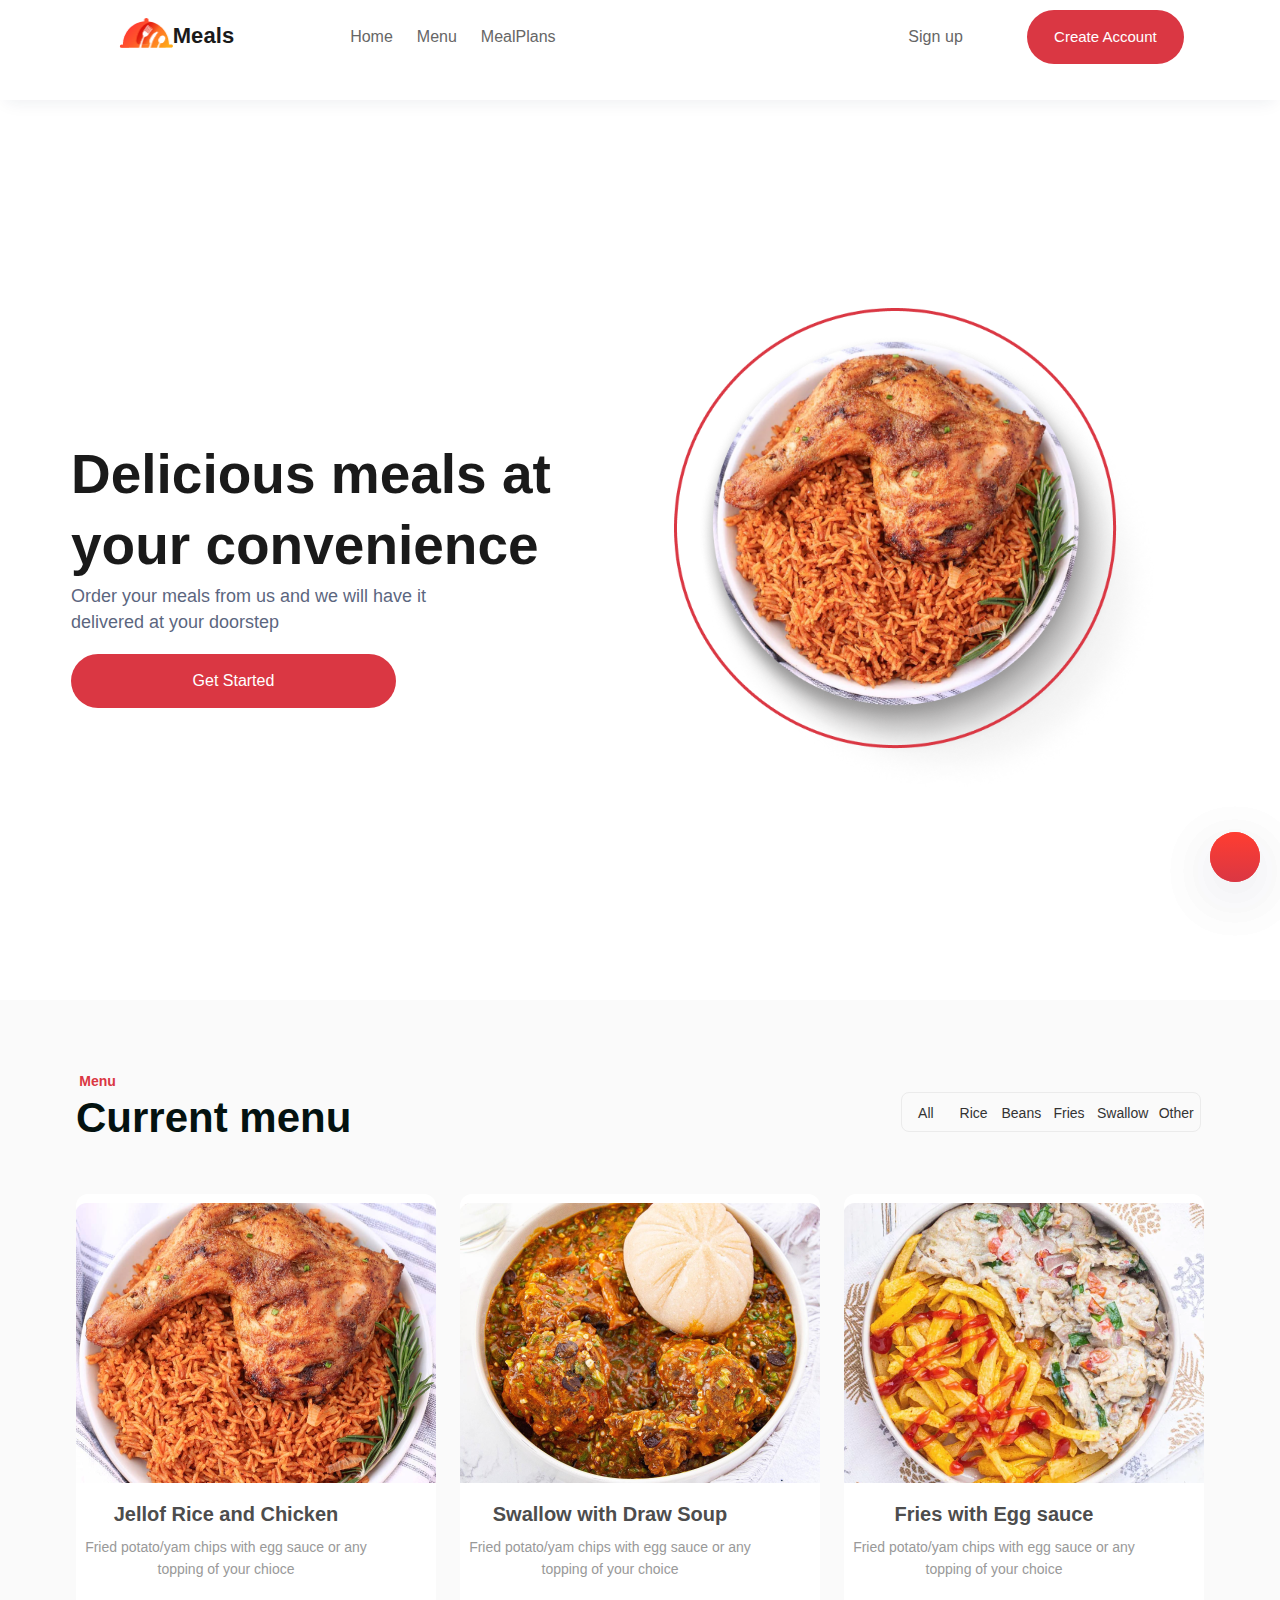
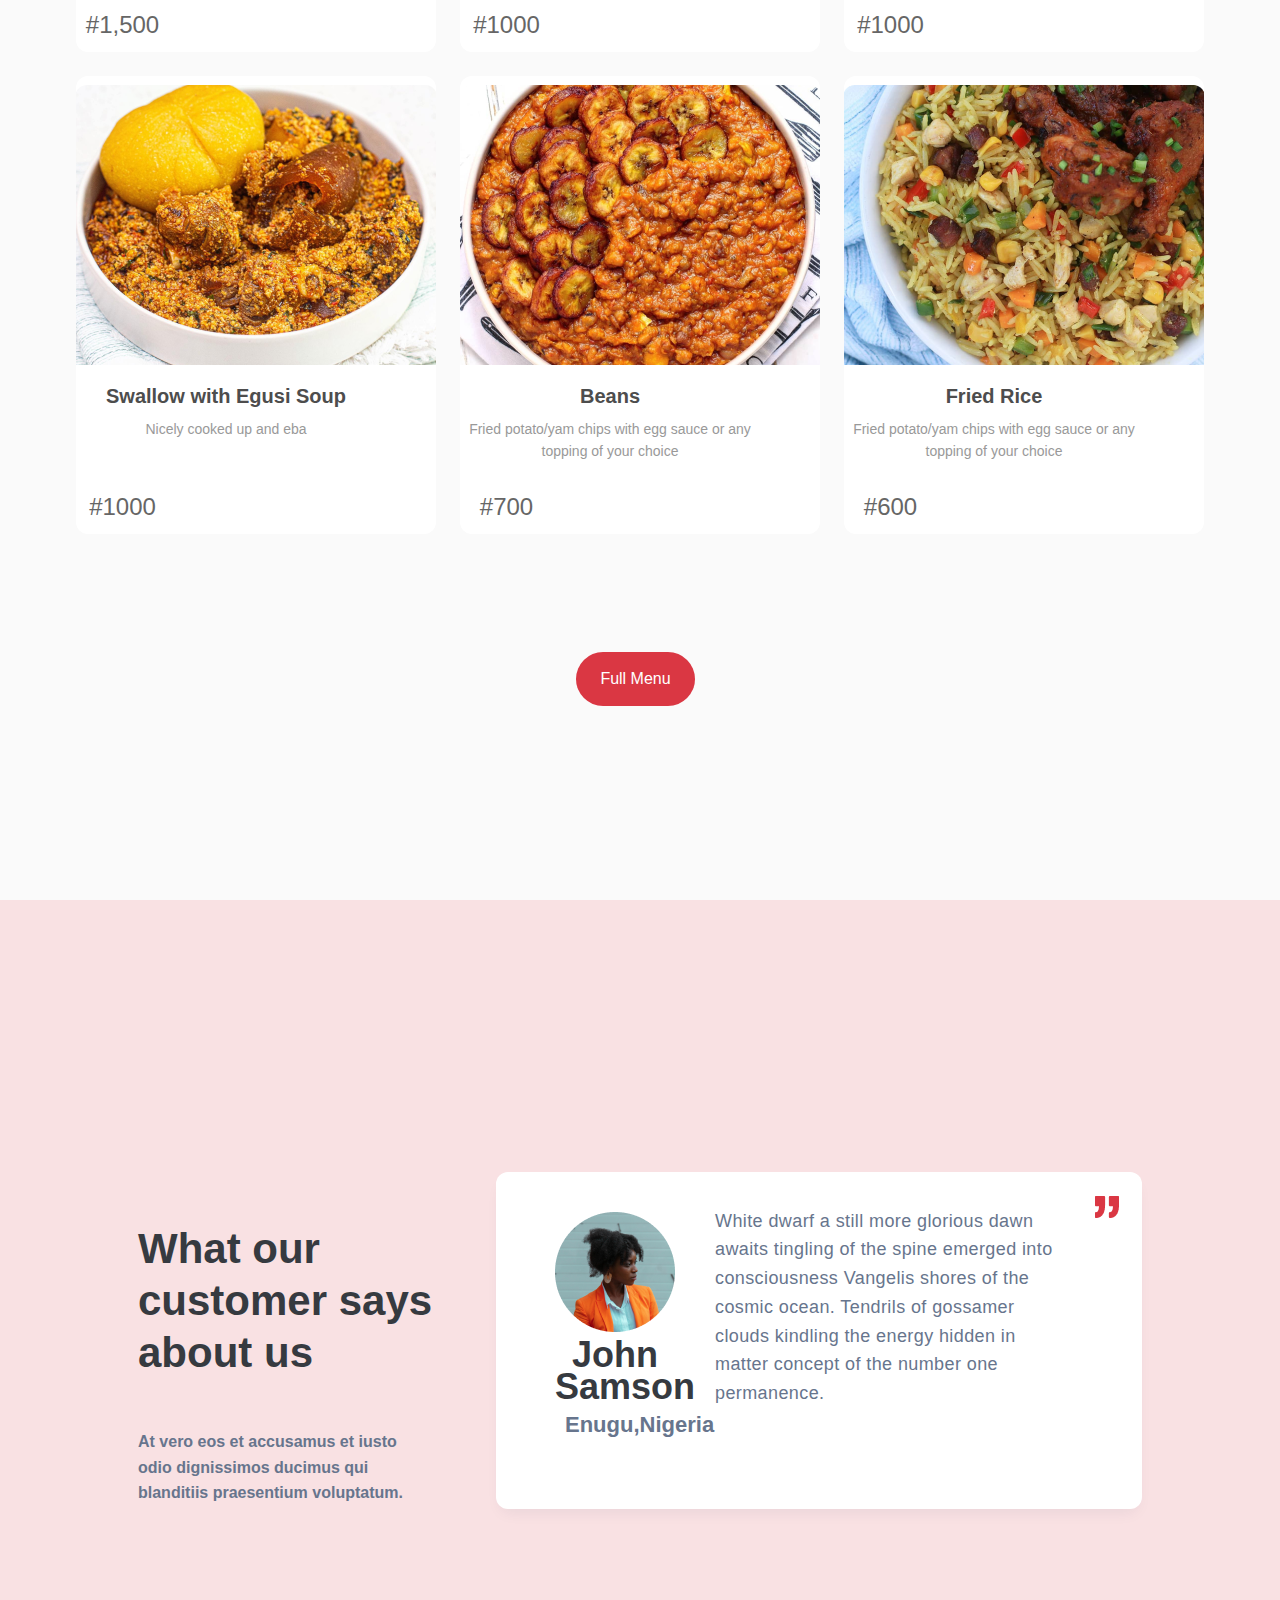
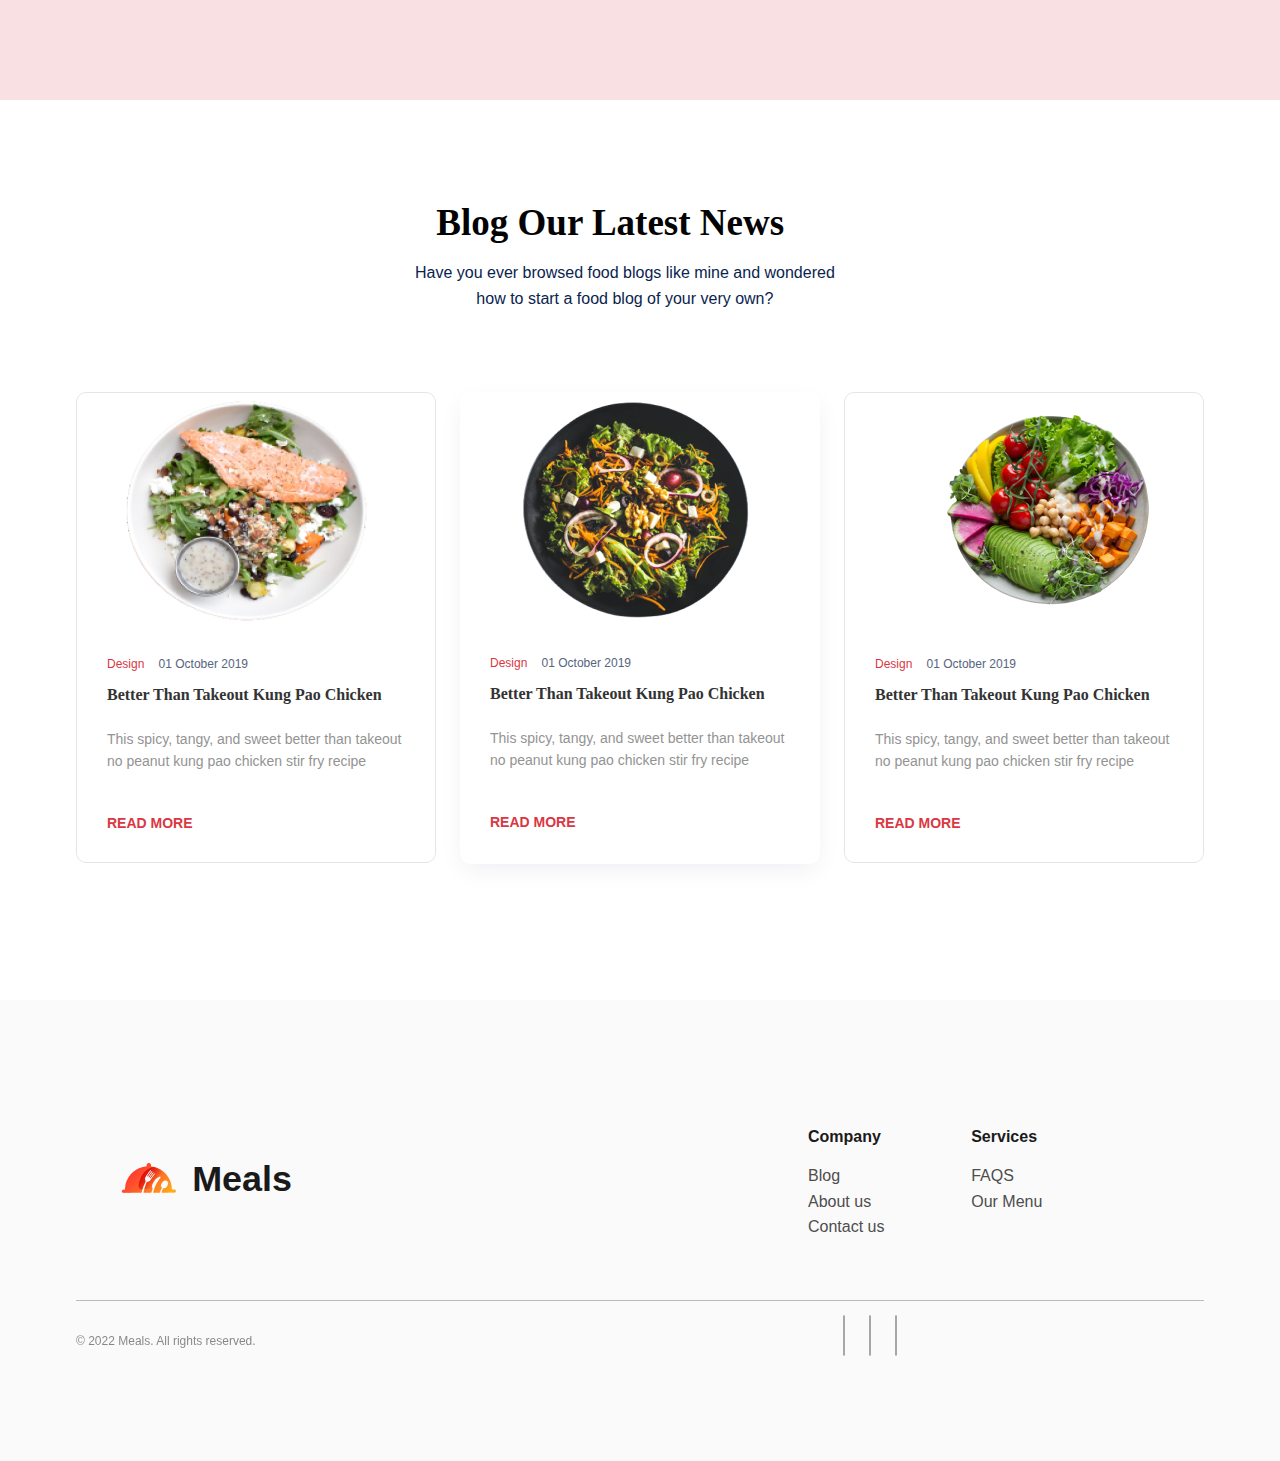
==== index.html @ db9181c3 "Update index.html" ====
<!DOCTYPE html>
<html lang="en">
  <head>
    <meta charset="UTF-8" />
    <meta name="viewport" content="width=device-width, initial-scale=1.0" />
    <meta name="description" content="rice,beans.soup,garri">
    <meta name="author" content="Benedict">
    <meta name="keypoint" content=" Serving you Deliocous meal is our concern">
    <link rel="stylesheet" href="style.css" />
    
    <link rel="stylesheet" href="https://cdnjs.cloudflare.com/ajax/libs/font-awesome/6.4.2/css/all.min.css" integrity="sha512-z3gLpd7yknf1YoNbCzqRKc4qyor8gaKU1qmn+CShxbuBusANI9QpRohGBreCFkKxLhei6S9CQXFEbbKuqLg0DA==" crossorigin="anonymous" referrerpolicy="no-referrer" />
    <script src="file.js"></script>
    <title>Benedict Resturant</title>
  </head>
  <body>
    <nav class="nav">
      <div class="nav-item">
        <header class="menu">
          <section class="select">
              <img src="images/Group.png" id="image">
              <h1 class="h1">Meals</h1>
          </section>
          <ul class="list">
              <li><a href="#" class="home">Home</a></li>
              <li><a href="#" class="home">Menu</a></li>
              <li><a href="#" class="home">MealPlans</a></li>
          </ul>
      </header>
      <footer>
          <span class="span">
            <i class="fa-solid fa-magnifying-glass" id="hide-glass"></i>
          </span>
          <span class="span">
              <i class="fa-solid fa-cart-shopping"></i>
          </span>
      </footer>
      <i class="fa-solid fa-list-ul" id="media-list"></i>
      <a href="sign up" id="sign">Sign up</a>
      <button id="create" onclick="myFunction()">Create Account</button>
      </div>
    </nav>
    <!--The ist container-->
    <section class="show-case-container flex">
            <div class="food">
                <div class="delicious">
                    <img src="images/Vector 1306.png" alt="" id="vector-image1">
                    <div > <h3 class="h3">Delicious meals at your convenience</h3></div>
                    <div><p class="p">Order your meals from us and we will have it delivered at your doorstep</p></div>
                    <button class="started">Get Started</button>
                    <img src="images/Vector 1307.png" alt="" id="vector-image2">
                </div>
                <div id="input">
                    <h3 class="pp">Instant Order</h3>
                    <div class="rap-icon">
                        <i class="fa-solid fa-magnifying-glass" id="solid"></i>
                        <input type="search" class="search" placeholder="Search meal">
                        
                    </div>
                </div>
                <div class="object">
                    <img src="images/Group 109.png" id="rice" width="485.54px" height="484.19px " >
                    
                </div>
                
            </div>
    </section>
    <!--The second container-->
    <section class="case-container flex">
        <div class="case-centered">
            <div class="notuse">
                <h1 class="down-menu">Menu</h1>
                <div class="menu-block">
                    <div class="">
                        <h2 id="current-menu">Current menu</h2>
                    </div>
                    <span class="tabs-block">
                        <button id="tabs"style="width: 67px; height:32px;" onclick='document.getElementById("current-menu").innerHTML = "All"'>All</button>
                        <button id="tabs"style="width: 67px; height:32px;" onclick='document.getElementById("current-menu").innerHTML = "RICE"'>Rice</button>
                        <button id="tabs"style="width: 67px; height:32px;" onclick='document.getElementById("current-menu").innerHTML = "BEANS"'>Beans</button>
                        <button id="tabs"style="width: 67px; height:32px;" onclick='document.getElementById("current-menu").innerHTML = "FRIES"'>Fries</button>
                        <button id="tabs"style="width:67px ; height:32px;" onclick='document.getElementById("current-menu").innerHTML = "SWALLOW"'>Swallow</button>
                        <button id="tabs"style="width:67px ; height:32px;" onclick='document.getElementById("current-menu").innerHTML = "OTHER"'>Other</button>
                    </span>
                </div>
            </div>
            <div class="frame7648">
                <div class="frame1603">
                    <button class="third-frame">
                        <span><img src="images/Group 333.png" alt="" id="media-chic"></span>
                        <div class="word">
                            <div class="jolly">
                                <h2 class="jellof">Jellof Rice and Chicken</h2>
                                <h2 class="jerry">Jellof Rice</h2>
                                <h4 class="yam">Fried potato/yam chips with egg sauce or any topping of your chioce</h4>
                            </div>
                            <div class="money">
                                <h2 class="moneycode">#1,500</h2>
                                <i class="fa-solid fa-cart-shopping" id="media-shop"></i>
                            </div>
                        </div>
                        <!--Media query rice-->
                        <button class="frame432">
                            <span><img src="images/Group 333.png" alt="" id="media-chic"></span>
                            <div class="word">
                                <div class="jolly">
                                    <h2 class="jellof">Jellof Rice and Chicken</h2>
                                    <h2 class="jerry">Jellof Rice</h2>
                                    <h4 class="yam">Fried potato/yam chips with egg sauce or any topping of your chioce</h4>
                                </div>
                                <div class="money">
                                    <h2 class="moneycode">#1,500</h2>
                                    <i class="fa-solid fa-cart-shopping" id="media-shop"></i>
                                </div>
                            </div>
                        </button>
                    </button>
                    <button class="second-frame">
                        <span><img src="images/Rectangle 82 (5).png" alt=""></span>
                        <div class="word">
                            <div>
                                <h2 class="jellof">Swallow with Draw Soup</h2>
                                <h4 class="yam">Fried potato/yam chips with egg sauce or any topping of your choice</h4>
                            </div>
                            <div class="money">
                                <h2 class="moneycode">#1000</h2>
                            </div>
                        </div>
                    </button>
                    <!--RICE-->
                    <button class="frame432">
                        <span><img src="images/Group 333.png" alt="" id="media-chic"></span>
                        <div class="word">
                            <div class="jolly">
                                <h2 class="jellof">Jellof Rice and Chicken</h2>
                                <h2 class="jerry">Jellof Rice</h2>
                                <h4 class="yam">Fried potato/yam chips with egg sauce or any topping of your chioce</h4>
                            </div>
                            <div class="money">
                                <h2 class="moneycode">#1,500</h2>
                                <i class="fa-solid fa-cart-shopping" id="media-shop"></i>
                            </div>
                        </div>
                    </button>
                    <!--rice end-->
                    <button class="third-frame">
                        <span><img src="images/Rectangle 82 (1).png" alt=""></span>
                        <div class="word">
                            <div>
                                <h2 class="jellof">Fries with Egg sauce</h2>
                                <h4 class="yam">Fried potato/yam chips with egg sauce or any topping of your choice</h4>
                            </div>
                            <div class="money">
                                <h2 class="moneycode">#1000</h2>
                            </div>
                        </div>
                    </button>
                    <!--rice-->
                    <button class="frame432">
                        <span><img src="images/Group 333.png" alt="" id="media-chic"></span>
                        <div class="word">
                            <div class="jolly">
                                <h2 class="jellof">Jellof Rice and Chicken</h2>
                                <h2 class="jerry">Jellof Rice</h2>
                                <h4 class="yam">Fried potato/yam chips with egg sauce or any topping of your chioce</h4>
                            </div>
                            <div class="money">
                                <h2 class="moneycode">#1,500</h2>
                                <i class="fa-solid fa-cart-shopping" id="media-shop"></i>
                            </div>
                        </div>
                    </button>
                    <!--rice end-->
                  <!--Second food choice-->
                
                    <button class="frame4332">
                        <span><img src="images/Rectangle 82 (2).png" alt=""></span>
                        <div class="word">
                            <div>
                                <h2 class="jellof">Swallow with Egusi Soup</h2>
                                <h4 class="yam">Nicely cooked up and eba</h4>
                            </div>
                            <div class="money">
                                <h2 class="moneycode">#1000</h2>
                            </div>
                        </div>
                    </button>
                    <!--rice-->
                    <button class="frame432">
                        <span><img src="images/Group 333.png" alt="" id="media-chic"></span>
                        <div class="word">
                            <div class="jolly">
                                <h2 class="jellof">Jellof Rice and Chicken</h2>
                                <h2 class="jerry">Jellof Rice</h2>
                                <h4 class="yam">Fried potato/yam chips with egg sauce or any topping of your chioce</h4>
                            </div>
                            <div class="money">
                                <h2 class="moneycode">#1,500</h2>
                                <i class="fa-solid fa-cart-shopping" id="media-shop"></i>
                            </div>
                        </div>
                    </button>
                    <!--rice end-->
                    <button class="second-frame">
                        <span><img src="images/Rectangle 82 (3).png" alt=""></span>
                        <div class="word">
                            <div>
                                <h2 class="jellof">Beans</h2>
                                <h4 class="yam">Fried potato/yam chips with egg sauce or any topping of your choice</h4>
                            </div>
                            <div class="money">
                                <h2 class="moneycode">#700</h2>
                            </div>
                        </div>
                    </button>
                    <!--rice-->
                    <button class="frame432">
                        <span><img src="images/Group 333.png" alt="" id="media-chic"></span>
                        <div class="word">
                            <div class="jolly">
                                <h2 class="jellof">Jellof Rice and Chicken</h2>
                                <h2 class="jerry">Jellof Rice</h2>
                                <h4 class="yam">Fried potato/yam chips with egg sauce or any topping of your chioce</h4>
                            </div>
                            <div class="money">
                                <h2 class="moneycode">#1,500</h2>
                                <i class="fa-solid fa-cart-shopping" id="media-shop"></i>
                            </div>
                        </div>
                    </button>
                    <!--rice end-->
    
                    <button class="third-frame">
                        <span><img src="images/Rectangle 82 (4).png" alt=""></span>
                        <div class="word">
                            <div>
                                <h2 class="jellof">Fried Rice</h2>
                                <h4 class="yam">Fried potato/yam chips with egg sauce or any topping of your choice</h4>
                            </div>
                            <div class="money">
                                <h2 class="moneycode">#600</h2>
                            </div>
                        </div>
                    </button>
                   <!--rice-->
                   <button class="frame432">
                    <span><img src="images/Group 333.png" alt="" id="media-chic"></span>
                    <div class="word">
                        <div class="jolly">
                            <h2 class="jellof">Jellof Rice and Chicken</h2>
                            <h2 class="jerry">Jellof Rice</h2>
                            <h4 class="yam">Fried potato/yam chips with egg sauce or any topping of your chioce</h4>
                        </div>
                        <div class="money">
                            <h2 class="moneycode">#1,500</h2>
                            <i class="fa-solid fa-cart-shopping" id="media-shop"></i>
                        </div>
                    </div>
                    
                </button>
                <!--rice end-->
                
                </div>
                <!--Button-->
                <button id="full-menu">Full Menu</button>
            </div>
        </div>

        
    </section>
    <!--The third container-->
    <section class="pink flex">
        <div class="main centered">
            <div class="about-us">
                <h1 class="text-about">What our customer says about us</h1>
                <h4 class="text-at">At vero eos et accusamus et iusto odio dignissimos ducimus qui blanditiis praesentium voluptatum.</h4>
            </div>
          <!--This is for the rectangle -->
            <div class="rectangle">
                <div class="ics"><img src="images/Icon.png" alt=""></div>
                <div class="rect-child">
                    <div class="rect-img">
                        <span class="avater">
                            <img src="images/Avatar.png" alt="" id="avater">
                        </span>
 
                        <span class="john">
                            <h2 class="sam">John Samson </h2>
                            <div class="enugu">
                                <h1>Enugu,Nigeria</h1>  
                            </div>
                        </span>

                       
                    </div>

                    <div class="">
                        <h1 class="content">White dwarf a still more glorious dawn awaits tingling of the spine emerged into consciousness Vangelis shores of the cosmic ocean. Tendrils of gossamer clouds kindling the energy hidden in matter concept of the number one permanence.</h1>
                        <h1 class="dwaf">White dwarf a still more glorious dawn awaits tingling of the spine emerged into consciousness Vangelis shores of the cosmic ocean. </h1>
                    </div>
                </div>
            </div>
        </div>
    </section>
    <!--The fourth container-->
    <section class="show-flex">
        <div class="show-case centered">
            <div class="blog">
                <h2 class="blog-news">Blog Our Latest News</h2>
                <h3 class="text-news">Have you ever browsed food blogs like mine and wondered how to start a food blog of your very own? </h3>
            </div>
        
        <div class="chicken">
            <div class="kung">
              <div id="rec69">
                  <img src="images/Rectangle 69.png"  alt="">
              </div>

               <div class="better">
                  <div class="oct">
                        <div class="takout">
                          <span class="one">
                              <h1 class="design">Design</h1>
                              <h1 class="october">01 October 2019</h1>
                          </span>
                          <h3 class="two">Better Than Takeout Kung Pao Chicken</h3>

                        </div>
                        <div class="spicy">
                            <h1 class="typo">This spicy, tangy, and sweet better than takeout no peanut kung pao chicken stir fry recipe </h1>
                        </div>
                        <div class="read-more">
                          <a href="#" class="read-more">READ MORE</a>
                      </div>
                  </div>
              </div>
        </div>
          <!--Second part-->
          <div class="shadow">
              <div id="rec69">
                  <img src="images/Rectangle 70.png"  alt="">
              </div>

              <div class="better">
                  <div class="oct">
                      <div class="takout">
                          <span class="one">
                              <h1 class="design">Design</h1>
                              <h1 class="october">01 October 2019</h1>
                          </span>
                          <h3 class="two">Better Than Takeout Kung Pao Chicken</h3>

                      </div>
                      <div class="spicy">
                          <h1 class="typo">This spicy, tangy, and sweet better than takeout no peanut kung pao chicken stir fry recipe </h1>
                      </div>
                      <div class="read-more">
                          <a href="#" class="read-more">READ MORE</a>
                      </div>
                  </div>
              </div>
          </div>
          <!--Third part-->
            <div class="kung">
                <div id="rec69">
                    <img src="images/Rectangle 71.png"  alt="">
                </div>

                <div class="better">
                    <div class="oct">
                        <div class="takout">
                            <span class="one">
                                <h1 class="design">Design</h1>
                                <h1 class="october">01 October 2019</h1>
                            </span>
                            <h3 class="two">Better Than Takeout Kung Pao Chicken</h3>

                        </div>
                      <div class="spicy">
                          <h1 class="typo">This spicy, tangy, and sweet better than takeout no peanut kung pao chicken stir fry recipe </h1>
                      </div>
                        <div class="read-more">
                            <a href="#" class="read-more">READ MORE</a>
                        </div>
                    </div>
                </div>
            </div>
        </div>
      
    </section>

    <section class="end">
        <div class="last-end">
            <div class="pink-meal">
                <img src="images/Group.png" id="pink-image">
                <h1 class="pink-h1">Meals</h1> 
            </div>
    
            <div class="pink-link">
                <div class="Company">
                    <div class="comp"><h1 class="comp">Company</h1></div>
                    <div ><a href="" class="disc">Blog</a></div>
                    <div><a href="" class="disc">About us</a></div>
                    <div><a href="" class="disc">Contact us</a></div>
                </div>
    
                <div>
                    <div class="comp"><h1 class="comp">Services</h1></div>
                    <div><a href="" class="disc">FAQS</a></div>
                    <div><a href="" class="disc">Our Menu</a></div>
                </div>
            </div>
    
            <div class="last-bod">
                <div class="child-bod">
                    <div class="reserved">
                        <p class="reserved">© 2022 Meals. All rights reserved.</p>
                        <div class="social">
                            <span ><i class="fa-brands fa-facebook-f"id="pink-i" ></i></span>
                            <span><i class="fa-brands fa-instagram"id="pink-i"></i></span>
                            <span><i class="fa-brands fa-twitter"id="pink-i"></i></span>
                        </div>
                    </div>
    
                    
                </div>
            </div>
        </div>
    </section>
    <div class="icon"><i class="fa-solid icon" style="font-size: xx-large;" id=""></i>
    </div>
    <footer class=""></footer>
  </body>
</html>
---- style.css ----
* {
  padding: 0;
  margin: 0%;
  box-sizing: border-box;
}

body {
  position: relative;

}

/* Utilities */
.nav{
  height: 100px;
  background: #ffffff;
  box-shadow: 0px 8px 16px -6px #18274B14;
  display: flex;
  justify-content: center;
  
  
}
.nav-item{
  width: 100%;
  max-width: 1128px;
  height: 54px;
  gap: 64px;
  background-color: white;
  display: flex;
  justify-content:center ;
  align-items: center;
}
.menu{
  width: 660px;
  height: Hug (37px);
  gap: 88px;
  display: flex;
  justify-content: center;
  align-items: center;  

}
.select{
  display: flex;
  width: 166px;
  justify-content: center;
  height: 37px;
  padding: 0px 29.807693481445312px 0px 6.884615421295166px,
}
.h1{
  width: 67px;
  height: 35px;
  margin-top:-0.5px ;
  left: 69.19px;
  font-family: 'Inter Tight', sans-serif;
  font-size: 22px;
  font-weight: 800;
  line-height: 35px;
  letter-spacing: 0.004em;
  text-align: left;
  color: #1A1A1A;
}
#image{
  width: 54px;
  height: 29.83px;
  margin-top: -0.5px;
  left: 6.88px;

}
.list{
  list-style: none;
  width: 406px;
  height: Hug (26px);
  gap: 24px;
  text-decoration: none;
  display: flex;

}
.home{
  width:43px;
  height: 26px;
  color:#666666 ;
  line-height: 25.6px;
  letter-spacing: 0.4%;
  font-weight: 400;
  font-family:  'Lato',sans-serif;
  font-size: 16px;
  text-align: left;
  text-decoration: none;
}
.home:hover{
  width: Hug (42px);
  height: Hug (26px);
  color: #DA3743;
  line-height: 25.6px;
  letter-spacing: 0.4%;
  font-weight: 400;
  font-family:  'Lato',sans-serif;
  font-size: 16px;
  text-align: left;
  border-bottom: 1px solid #DA3743;
  padding-bottom:-30em ;
}

footer{
  width: Hug (72px);
  height: Hug (24px);
  gap: 24px;
  color: #666666;
  display: flex;

}
.span{
  gap: 24px;
}

#sign{
  width: Hug (47px);
  height: Hug (26px);
  font-family: 'Lato',sans-serif ;
  font-size: 16px;
  font-weight: 400;
  line-height: 26px;
  letter-spacing: 0.004em;
  text-align: left;
  text-decoration: none;
  color: #666666;


}
#media-list{
  display: none;
}
#create{
  width: 157px;
  height:  54px;
  padding: 0px 24px 0px 24px;
  border-radius: 30px;
  gap: 16px;
  background-color: #DA3743;
  border: none;
  font-size: 15px;
  line-height: 25.6px;
  text-align: center;
  font-weight: 500;
  color: #ffffff;
  font-family:  'Lato',sans-serif;
  z-index: 900;
}
#create:hover{
  transform: scale(0.9) rotate(3deg) ;
}

.flex {
  display: flex;
  justify-content: center;
  align-items: center;
}

.centered {
  width: 100%;
  max-width: 1128px;
  height: 700px;
  margin: 50px 0px;
}

/* General styles */
.nav {
  min-height: 50px;
  box-shadow: 0px 8px 16px -6px #18274b14;
  padding: 10px 0px;
}

.show-case-container {
  background-color: #ffffff;
  min-height: 500px;
  margin: 50px 0px;

}
.show-flex{
  background-color: #ffffff;
  min-height: 500px;
  margin: 50px 0px;
  display: flex;
  justify-content: center;
  align-items: center;
}

.show-case {
  margin: 50px 0px;
  height: 700px;
  
  
}
#media-rice{
  display: none;
}
/*The current menu part*/
.case-container{
  background-color: #FAFAFA ;
  height: 1500px;
  
}
.case-centered{
  width: 100%;
  width: 1128px;
  height: 1400px;
  background-color: #FAFAFA;
 
}
.notuse{
  margin: 20px 0px;
  
}
.down-menu{
  width: 43px;
  height: 22px;
  font-family: 'Lato',sans-serif;
  font-weight: 700;
  font-size: 14px;
  line-height: 22.4px;
  letter-spacing: 1.25%;
  text-align: center;
  color: #DA3743;
}
.menu-block{
  width:300px ;
  height: 52px;
  display: flex;
  gap: 325px;
  
}
#media-shop{
  display: none;
}
#vector-image1{
  display: none;
}
#vector-image2{
  display: none;
}
#current-menu{
  width: 500px ;
  height: 52px;
  font-family: 'Lato', sans-serif;
  font-weight: 700;
  font-size: 42px;
  line-height: 52.08px;
  color: #041210;
}
.tabs-block{
  display: flex;
  width: 100%;
  height: 40px;
  border-radius: 8px;
  border: 1px solid #EBEBEB;
  padding: 4px;
  gap: 8px;
}
#tabs{
  text-decoration: none;
  width: 51px;
  height: 22px;
  font-family: 'Lato', sans-serif;
  font-weight: 500;
  font-size: 14px;
  line-height: 22.4px;
  color: #333333;
  border: none;
  background-color: transparent;
}
#tabs:hover{
  width: 67px;
  height: 32px;
  border-radius: 8px;
  padding: 4px, 8px, 4px, 8px;
  background-color: #DA3743;
  font-size: 14px;
  line-height: 22.4px;
  color: #ffffff;
}
.frame7648{
  margin: 50px 0px;
  gap: 48px;
}
.frame1603{
  width: 1128px;
  height: 458px;
  gap: 24px;
  display: flex;
  flex-wrap: wrap;
}
.frame432{
  width: 360px;
  height: 458px;
  border-radius: 12px;
  padding: 0px, 0px, 0px, 0px;
  gap: 19px;
  background-color: #ffffff;
  border: none;
  display: none;
}
.frame4332{
  width: 360px;
  height: 458px;
  border-radius: 12px;
  padding: 0px, 0px, 0px, 0px;
  gap: 19px;
  background-color: #ffffff;
  border: none;
}
.word{
  width: 298px;
  height: 146px;
  gap: 8px;
  margin-left: px;
}
.jellof{
  width: 300px;
  height: 32px;
  font-family: 'Lato', sans-serif;
  font-weight: 700;
  font-size: 20px;
  line-height: 32px;
  margin-top: 12px;
  color: #4D4D4D;
}
.jerry{
  display:none;
}
.yam{
  width: 300px;
  height: 44px;
  font-family: 'Lato', sans-serif;
  font-weight: 400;
  font-size: 14px;
  line-height: 22.4px;
  color: #999999;
  margin-top: 6px;
}
.money{
  width: 297px;
  height: 54px;
  padding: 8px, 8px, 8px, 0px;
}
.moneycode{
  width: 93px;
  height: 32px;
  font-family: 'Lato', sans-serif;
  font-weight: 500;
  font-size: 24px;
  line-height: 31.68px;
  color: #666666;
  margin-top: 29px;
}
.second-frame{
  width: 360px;
  height: 458px;
  border-radius: 12px;
  padding: 0px, 0px, 32px, 0px;
  gap: 19px;
  background-color: #ffffff;
  border: none;
}
.third-frame{
  background-color: #ffffff;
  border-radius: 12px;
  border: none;
}
.second-frame1603{
  width: 1128px;
  height: 458px;
  gap: 24px;
  margin-top: 48px;
  display: flex;
}
#full-menu{
  width: 119px;
  height: 54px;
  margin-top: 600px;
  margin-left: 500px;
  border-radius: 30px;
  padding: 0px, 24px, 0px, 24px;
  gap: 16px;
  background-color: #DA3743;
  color: #ffffff;
  font-family: 'Lato',sans-serif;
  text-align: center;
  font-size: 16px;
  line-height: 25.6px;
  font-weight: 500;
  border: none;
  
}

/*Pink layout*/
.pink {
  background: #da374326;
  min-height: 400px;
 
}
.main{
  display: flex;
  justify-content: center;
  align-items: center;
}
.icon {
  width: 50px;
  height: 50px;
  position: fixed;
  bottom: 2%;
  border-radius: 50%;
  right: 20px;
  cursor: pointer;
  color: #ffffff;
  padding: 12px 0px 8px 8px;
  box-shadow: 0px 14px 64px -4px #18274b1f;
  background: linear-gradient(180deg, #ffd280 0%, #ff3d31 0.01%, #da3743 100%);
  background-blend-mode: multiply;
}
.about-us{
  width: 360px;
  height: 254px;
  top: 131px;
  padding-left: px;
}
.text-about{
  font-family: 'Lato', sans-serif;
  font-weight: 700;
  font-size: 42px;
  line-height: 52.08px;
  color: #363A40;
  width: 360px;
  height: 156px;
  margin: 50px 0px;
}
.text-at{
  font-family: 'Lato', sans-serif;
  font-size: 16px;
  line-height: 25.6px;
  letter-spacing: 0.4%;
  color: #67758D;
  width: 286px;
  height: 78px;
  
}
.dwaf{
  display: none;
}
.rectangle{
  width: 646px;
  height: 337px;
  margin-top: 80px;
  border-radius: 12px;
  margin-left: -2px;
  box-shadow: 0px 8px 16px -6px #18274B14;
  background-color: #ffffff;
}
.ics{
  width: 24px;
  height: 22px;
  margin-top: 23px;
  margin-right: 23px;
  float: right;
  


}
.rect-child{
  display: flex;
  gap:10px;
}
.rect-img{
  width: 120px;
  height: 223px;
  margin-top: 40px;
  margin-left: 59px;
  gap: 10px;

}


.john{
  width: 84px;
  margin-top: px;
  height: 64px;
  font-family: 'Lato', sans-serif;
  font-size: 24px;
  line-height: 31.68px;
  text-align: center;
  color: #363A40;
  text-align: center;
}
.enugu{
  margin-top: 12px;
  margin-left: 10px;
  width: 98px;
  height: 19px;
  font-family: 'Lato', sans-serif;
  line-height: 19.2px;
  letter-spacing: 1.25%;
  color: #67758D;
  font-size: 11px;
  font-weight: 700;
}
.content{
  width: 341px;
  height: 174px;
  margin-top: 35px;
  margin-left: 30px;
  font-family: 'Lato', sans-serif;
  font-size: 18px;
  font-weight: 400;
  line-height: 28.8px;
  letter-spacing: 0.4px;
  color: #67758D;
}

/*The blog news part*/
.blog{
  width: 420.99px;
  height: 117.17;
  margin-left: 30%;
  

}
.blog-news{
  width: 361px;
  height: 45px;
  top: 3086px;
  margin-left: 15.33px;
  font-size: 37px;
  text-align: center;
  line-height: 45.48px;
  font-weight: 600;
  color: #030303;
  font-family: Hind 'Trebuchet MS', 'Lucida Sans Unicode', 'Lucida Grande', 'Lucida Sans', Arial, sans-serif;
}
.text-news{
  width: 420.99px;
  height: 52px;
  margin-top: 15px;
  opacity: 70px;
  font-family: 'Hind siligurl',sans-serif;
  font-weight: 400;
  line-height: 25.6px;
  text-align: center;
  font-size: 16px;
  color: #0A244E;

}
.chicken{
  width: 1128px;
  height: 472px;
  gap: 24px;
  margin-top: 80px;
  display: flex;
  
}
.kung{
  width: 360px;
  height: 471px;
  gap: 30px;
  border: 1px solid #0000001A;
  border-radius: 10px;
}
#rec69{
  width: 355.61px;
  height: 235px;
  border-radius: 10px;
  
}
.better{
  width: 295.05px;
  height: 167px;
  gap: 10px;
  display: flex;
  margin-left: 30px;
  align-items: center;
}
.oct{
  width: 295.05;
  height: 113px;
  gap: 16px;
}
.takeout{
  width: 291.13px;
  height: 53px;
  gap: 8px;
}
.one{
  width: 141px;
  height: 19px;
  gap: 12px;
  display: flex;
}
.design{
  width: 37px;
  height: 19px;
  font-family: 'Lato', sans-serif;
  font-weight: 400;
  font-size: 12px;
  line-height: 19.2px;
  text-align: right;
  color: #DA3743;
}
.october{
  width: 92px;
  height: 19px;
  font-family: 'Lato',sans-serif;
  font-weight: 400;
  line-height: 19.2px;
  text-align: right;
  color: #556480;
  font-size: 12px;
}
.two{
  width: 291.13px;
  height: 26px;
  font-family: 'Lato';
  font-weight: 700;
  font-size: 16px;
  line-height: 25.6px;
  color: #333333;
  margin-top: 8px;
}
.spicy{
  width: 295.05px;
  height: 44px;
  opacity: 70%;
  margin-top: 20px;
  
}
.typo{
  font-family: 'Lato',sans-serif;
  font-weight: 400;
  font-size: 14px;
  line-height: 22.4px;
  color: #666666;
}
.read-more{
  width: 89px;
  height: 22px;
  margin-top: 40px;
}
.read-more{
  font-family: 'Lato',sans-serif;
  font-weight: 700;
  font-size: 14px;
  color: #DA3743;
  line-height: 22.4px;
  text-decoration: none;

}
.shadow{
  width: 360px;
  height: 472px;
  border-radius: 10px;
  padding: 1px, 0px, 1px, 0px;
  gap: 10px;
  background-color: #ffffff;
  box-shadow: 0px 8px 24px -4px #18274B14;

}
/*The Delicious meal at your... */
.food{
  display: flex;
  justify-content: center;
  align-items: center;
  margin: 50px 0px;
  height: 700px;
  
  
  
}
.h3{
  width: 551px;
  height: 144px;
  font-family:'Lato',sans-serif ;
  font-weight: 700;
  font-size: 55px;
  line-height: 71.68px;
  color: #1A1A1A;
}
.p{
  width: 390px;
  height: 55px;
  opacity: 70%;
  font-size: 18px;
  color: #13254A;
  line-height: 26.1px;
  font-weight: 400;
  font-family: 'Lato',sans-serif;
  
}
.started{
  width: 325px;
  height: 54px;
  border-radius: 30px;
  padding: 0px,16px,0px,16px;
  margin-top: 16px;
  background-color: #DA3743;
  font-weight: 500;
  font-size: 16px;
  line-height: 25.6px;
  text-align: center;
  border: none;
  color: #ffffff;
}
.delicious{
  width: 551px;
  height: 223px;
  gap: 24;
  
}
.object{
  width: 587.09px;
  height: 587.09px;
  
  
}
#rice{

  margin: 51.86px 51.86px;
}
/*The last last container*/
.end{
  display: flex;
  justify-content: center;
  height: 461px;
  background-color: #FAFAFA;
}
.last-end{
  width: 100%;
  max-width: 1128px;
  margin: 50px 0px;
}
.pink-meal{
  width: 269.19px;
  height: 60px;
  padding-top: 128px;
  
  display: flex;
  justify-content: center;
  align-items: center;
}
.pink-image{
  width: 87.56px;
  height: 48.38px;
  margin-top: -0.81px;
  margin-left: 11.16px;
}
.pink-h1{
  width: 108px;
  height: 57px;
  margin-top: px;
  margin-left: 16.2px;
  font-size: 35.93px;
  font-family: 'inter',sans-serif;
  line-height: 57.48px;
  letter-spacing: 0.4%;
  font-weight: 800;
  color: #1A1A1A;
}
.pink-link{
  width: 354.2px;
  height: 156px;
  margin-left: 732px;
  margin-top: -54px;
  gap: 1px;
  display: flex;
}
.company{
  margin-top: 30px;
  
}
.comp{
  width: 162.2px;
  height: 23px;
  font-family: 'Lato',sans-serif;
  font-weight: 700;
  font-size: 16px;
  line-height: 25.6px;
  color: #1A1A1A;
  margin-bottom: 1rem;
}
.disc{
  text-decoration: none;
  color: #4D4D4D;
  width: 76px;
  height: 26px;
  font-family: 'Lato',sans-serif;
  font-size: 16px;
  font-weight: 400;
  letter-spacing: 0.4%;
  line-height: 25.6px;
  margin-top: 30px;

}
.last-bod{
  border: none;
  border-top: 1px solid #B3B3B3;
  width: 1128px;
  height: 1px;
  opacity: 90%;
  margin-top: 20px;
  

}
.child-bod{
  display: flex;
  align-items: end;
  width: 1128px;
  height: 50px;
}
.reserved{
  width: 930px;
  height: 19px;
  opacity: 80%;
  font-family: 'Lato',sans-serif;
  font-weight: 400;
  font-size: 12px;
  line-height: 19.2px;
  color: #333333;
  display: flex;
}
.social{
  width: 198px;
  height: 50px;
  gap: 24px;
  display: flex;
}

#pink-i{
  
  width: 50px;
  height: 50px;
  opacity: 50%;
  color: #121212;
  font-size: 24px;
  border-radius: 100px;
  border:1px solid #121212 ;
  text-align: center;
  padding-top: 12px;
  background-color: #FAFAFA;
}
.media{
  display: none;
}
#input{
  display: none;
}

@media screen and (max-width:400px) {
  
* { 
   padding: 0; 
   margin: 0%; 
   box-sizing: border-box; 
 } 
 .media{
    display: block;
    width: 300px;
    height: 200px;
    background-color: red;
    color: white;
  }
  body{
    max-width: 375px;
    
  }
  .nav{
    height: 100px;
    background: #ffffff;
    box-shadow: 0px 8px 16px -6px #18274B14;
    display: flex;
    justify-content: start;
    width: 375px;
    
    
    
  }
  .nav-item{
    
    width: 375px;
    height: 54px;
    gap: 64px;
    background-color: white;
    display: flex;
    justify-content:center ;
    align-items: center;
  }
  #sign{
    display: none;
  }
  #hide-glass{
    display: none;
  }
  #create{
    
    display: none;
    
  }
  .list{
    display: none;
  }
  .flex {
    display: flex;
    justify-content: start;
    align-items: end;
    
    
  }
  .centered {
    width: ;
    max-width: 375px;
    height: 700px;
    margin: ;
    
  }
  .flex {
    display: flex;
    justify-content: start;
    align-items: end;
    
  }
  .delicious{
   
    

  }
  .object{
    width: 351px;
    height: 351px;
    
  
    
  }
  #rice{
    width: 290.28px;
    height: 289.48px;
    
  }
  .h3{
    color: white;
    width: 342px;
    height: 72px;
    font-family:'Lato',sans-serif ;
    font-weight: 700;
    font-size: 28px;
    margin-top: -120px;
    margin-left: 10px;
    line-height: 35.56px;
    
  }
  .p{
    color: white;
    width: 309px;
    height: 55px;
    margin-top: 40px;
    margin-left: 10px;
    font-size: 12px;
    opacity: 70%;
  }
  .pp{
    width: 342px;
    height: 22px;
    top: -3px;
    font-family: Lato;
    font-size: 14px;
    font-weight: 500;
    line-height: 22px;
    letter-spacing: 0em;
    text-align: left;
    color: #FFFFFF;



  }
  .food{
    background-color: #DA3743 ;
    display: block;
    width: 375px;
    height: 659px;
    
  }
  
  .started{
    display: none;
  }
  .show-case-container {
    
    width: 375px;
    height: 635px;
    display: flex;
    justify-content: center;
    align-items: center;
    margin: 0%;
    
  }
  #input{
    display: block;
    margin-left: 10px;
    margin-top: 10px;
    
  }
  .rap-icon{
    height: 50px;
    width: 342px;
    border-radius: 6px;
    border:none ;
    background-color: gree;
    padding: 15px, 16px, 15px, 16px;
    background: linear-gradient(0deg, #E6E6E6, #E6E6E6),
    linear-gradient(0deg, #FFFFFF, #FFFFFF);

    box-shadow: 0px 18px 88px -4px #18274B24;

    box-shadow: 0px 8px 28px -6px #18274B1F;
    display: flex;
    align-items: center;
  }
  .search{
    height: 50px;
    width: 342px;
    border-radius: 6px;
    border: none;

    padding: 15px, 16px, 15px, 16px;
    background: linear-gradient(0deg, #E6E6E6, #E6E6E6),
    linear-gradient(0deg, #FFFFFF, #FFFFFF);

    box-shadow: 0px 18px 88px -4px #18274B24;

    box-shadow: 0px 8px 28px -6px #18274B1F;

    
  }
  
  .search:focus{
    border: none;
    outline: none;
    
  }
  #solid{
    color: #646060;
    padding-left: 10px;
  }
    
  
  ::placeholder{
    font-size: 20px;
    padding-left: 20px;
  }
  
  .frame7648{
    
    width: 375px;
    height: 800px;
  }
  .frame1603{
    width: 375px;
    height: 220px;
    gap: 28px;
    display: flexbox;
    flex-wrap: wrap;
  }
  #vector-image1{
    display: block;
    z-index:7888px ;
  }
  #vector-image2{
    display: block;
    position: absolute;
    width: 349.24px;
    height: 275.39px;
    margin-top: 150px;
    margin-left: 88px;

  }
  /*Current menu*/
  .case-container{
    
    max-width: 375px;
    height: 1100px;
    display: block;
    margin: 0px 0px;
    
    
    
  }
  .case-centered{
    width: 375px;
    height: 1100px ;
    
    padding-left: 10px;
   
  }
  .tabs-block{
    width: 370px;
  }
  .menu-block{
    display: block;
  }
  .frame432{
    width: 164px;
    height:  235px;
    
    left: 16px;
    padding: 0px, 0px, 13.69px, 0px;
    border-radius: 5.13px;
    gap: 8px;
    display: block;

  }
 
  #media-list{
    display: block;
  }
  #media-chic{
    width: 163.86px;
    height: 123px
    border-radius: 5.13px, 5.13px, 0px, 0px;

  }
  .word{
    width: 140px;
    height: 93.42px;
    gap: 4px;


  }
  .jolly{
    width: 140px;
    height: 57.42px;
    gap: 3.42px;

  }
  .second-frame{
    display: none;
  }
  .third-frame{
    display: none;
  }
 .frame4332{
  display: none;
 }
.jellof{
  display:none;
}
.jerry{
  display:block;
  width: 90px;
  height: 22px;
  font-family: Lato;
  font-size: 14px;
  font-weight: 700;
  line-height: 22px;
  letter-spacing: 0em;
  text-align: left;
  color: #4D4D4D;



}
.yam{
  font-family: Lato;
  font-size: 8px;
  font-weight: 400;
  line-height: 16px;
  letter-spacing: 0em;
  text-align: left;
  color: #999999;
  width: 140px;
  height: 32px;

}
#full-menu{
  width: 119px;
  height: px;
  margin-top: px;
  margin-left: 99px;
  border-radius: 30px;
  padding: 0px, px, 0px, px;
  gap: 16px;
  background-color: #DA3743;
  color: #ffffff;
  font-family: 'Lato',sans-serif;
  
  font-size: 16px;
  line-height: 25.6px;
  font-weight: 500;
  border: none;
}
#media-shop{
  display: block;
  width: 32px;
  height: 32px;
  color: white;
  background-color: #DA3743;
  padding-top: 8px;
  font-size: 20px;
  margin-top: 24px;
  border-radius: 10px;
}
#media-list{
  font-size: 24px;
  margin-right: 30px;
}
.span{
  
}
.money{
  display: flex;
  margin-top: -20px;
  gap: 24px;
}
/*Pink layout*/
.main{
  display: block;
  margin-left: 10px;
}
.pink{
  width: 375px;
  height: 461px;
  background: #F9E1E3;
  display: block;
  padding-top: 10px;
  


}
.about-us{
  width: 280px;
  height: 107px;
  top: 40px;
  left: 18px;
  line-height:80px ;

}
.text-about{
  width: 270.21px;
  height: 64px;
  top: 40px;
  left: 18px;
  font-family: Lato;
  font-size: 24px;
  font-weight: 700;
  line-height: 32px;
  letter-spacing: 0em;
  text-align: left;
  color: #363A40;
}
.text-at{
  width: 280px;
  height: 38px;
  margin-top: -40px;
  font-family: Lato;
  font-size: 12px;
  font-weight: 400;
  line-height: 19px;
  letter-spacing: 0em;
  text-align: left;
  color: #67758D;
}
.rectangle{
  width: 340px;
  height: 174px;
  border-radius: 12px;
  background-color: #FFFFFF;
  box-shadow: 0px 8px 16px -6px #18274B14;
  margin-top: 50px;

}
.rect-child{
  display: block;
  width: 275px;
  height: 126px;
  top: 24px;
  margin-left: 24px;
  gap: 19px;
  text-align: start;

}
.rect-img{
  width: 169px;
  height: 48px;
  gap: 9px;
  display: flex;
  padding-top: 20px;
  margin-left: 1px;

}
#avater{
  width: 48px;
  height: 48px;
  border-radius: 100px;
}
.john{
  width: 112px;
  height: 46px;
  gap: 4px;
  
  
}
.sam{
  width: 112px;
  height: 26px;
  font-family: Lato;
  font-size: 16px;
  font-weight: 700;
  line-height: 26px;
  letter-spacing: 0em;
  text-align: center;
  color: #363A40;

}
.enugu{
  width: 82px;
  height: 16px;
  font-family: Lato;
  font-size: 10px;
  font-weight: 700;
  line-height: 16px;
  letter-spacing: 0.0125em;
  text-align: left;
  color: #67758D;
  margin-top: 4px;

}
.content{
  display: none;
}
.dwaf{
  display: block;
  width: 269px;
  height: 59px;
  font-family: 'lato', sans-serif;
  font-weight: 400;
  font-size: 12px;
  line-height: 19.2px;
  color: #67758D;
  margin-top: 50px;
}
/*Blog part*/
.show-flex{
  max-width: 375px;
  background-color: #ffffff;
  padding-left: 8px;
  margin: 0%;
  height: 1400px;
  margin-top: 40px;
  
}
.show-case{
  margin-top: px;
  height: 1400px;
}
.blog{
  width: 343px;
  height: 84px;
  margin: 0%;


}
.text-news{
  width: 343px;
  height: 44px;
  opacity: 0.7px;
  font-family: Lato;
  font-size: 14px;
  font-weight: 400;
  line-height: 22px;
  letter-spacing: 0em;
  text-align: center;


}
.blog-news{
  width: 343px;
  height: 32px;
  font-family: Lato;
  font-size: 24px;
  font-weight: 700;
  line-height: 32px;
  letter-spacing: 0em;
  text-align: center;
  color: #030303;
}
.chicken{
  display: block;
  width: 343px;
  height:389px;
  padding: 24px, 0px, 0px, 0px;
  gap: 16px;
  border: none;
  


}
.kung{
  width: 343px;
  height:389px;
  padding: 24px, 0px, 0px, 0px;
  gap: 16px;
  box-shadow: 0px 8px 24px -4px #18274B14;
  border: none;
  

}
.rect69{
  width: 297px;
  height: 196px;

}
.better{
  width: 293px;
  height: 122.71px;
  gap: 4px;
  display: ;

}
.takeout{
  width: 139.44px;
  height: 19px;
  gap: 11.44px;

}
.design{
  width: 37px;
  height: 19px;
  font-family: Lato;
  font-size: 12px;
  font-weight: 400;
  line-height: 19px;
  letter-spacing: 0em;
  text-align: right;
  columns: #da3743;

}
.october{
  width: 91px;
  height: 19px;
  font-family: Lato;
  font-size: 12px;
  font-weight: 400;
  line-height: 19px;
  letter-spacing: 0em;
  text-align: right;
  color: #556480;


}
.one{
  width: 139.44px;
  height:19px;
  gap: 11.44px;

}
.two{
  width: 350.56px;
  height: 24.79px;

}
.spicy{
  width: 281.3px;
  height: 41.95px;
  opacity: 0.7px;
  font-family: Lato;
  font-size: 13px;
  font-weight: 400;
  line-height: 21px;
  letter-spacing: 0em;
  text-align: left;
  margin: 0%;

}
.read-more{
  width: 79.13px;
  height: 20.97px;
  font-family: 'lato' sans-serif;
  font-size: 12px;
  font-weight: 700;
  line-height: 21px;
  letter-spacing: 0em;
  text-align: left;
  color: #DA3743;
  margin-top: 25px;
  display: block;

}
.shadow{
  width: 343px;
  height:389px;
  padding: 24px, 0px, 0px, 0px;
  gap: 16px;
  box-shadow: 0px 8px 24px -4px #18274B14;
  border: none;
  margin-top: 20px;
  margin-bottom: 20px;
}
.end{
  width: 375px;
  
}
.last-end{

  width: 375px;
}
.pink-meal{
  width: 269.19px;
  height: 60px;

}
.pink-image{
  width: 87.56px;
  height: 48.38px;
  margin-top: -0.81px;
  margin-left: 11.16px;
}
.pink-h1{
  width: 108px;
  height: 57px;
  
  font-size: 35.93px;
  font-family: 'lato',sans-serif;
  line-height: 57.48px;
  letter-spacing: 0.4%;
  font-weight: 800;
  color: #1A1A1A;
}
.pink-link{
  width: 354.2px;
  height: 156px;
  margin-left: 20px;
  
  gap: 1px;
  display: flex;
  margin-top: 90px;
}
.company{
  margin-top: 30px;
  
}
.comp{
  width: 162.2px;
  height: 23px;
  font-family: 'Lato',sans-serif;
  font-weight: 700;
  font-size: 16px;
  line-height: 25.6px;
  color: #1A1A1A;
  margin-bottom: 1rem;
}
.disc{
  text-decoration: none;
  color: #4D4D4D;
  width: 76px;
  height: 26px;
  font-family: 'Lato',sans-serif;
  font-size: 16px;
  font-weight: 400;
  letter-spacing: 0.4%;
  line-height: 25.6px;
  margin-top: 30px;

}
.last-bod{
  border: none;
  border-top: 1px solid #B3B3B3;

  width: 375px;
  height: 1px;
  opacity: 90%;
  margin-top: 20px;
  

}
.child-bod{
  
  width: 375px;
  height: 50px;
}
.reserved{
  width: 375px;
  height: 19px;
  opacity: 80%;
  font-family: 'Lato',sans-serif;
  font-weight: 400;
  font-size: 12px;
  line-height: 19.2px;
  color: #333333;
  
}
.social{
  width: 198px;
  height: 50px;
  gap: 24px;
  display: flex;
}

#pink-i{
  
  width: 50px;
  height: 50px;
  opacity: 50%;
  color: #121212;
  font-size: 24px;
  border-radius: 100px;
  border:1px solid #121212 ;
  text-align: center;
  padding-top: 12px;
  background-color: #FAFAFA;
}

.icon{
  width: 50px;
  height: 50px;
  position: ;
  bottom: 2%;
  border-radius: 50%;
  right: 20px;
  cursor: pointer;
  color: #ffffff;
  padding: 12px 0px 8px 8px;
  box-shadow: 0px 14px 64px -4px #18274b1f;
  background: linear-gradient(180deg, #ffd280 0%, #ff3d31 0.01%, #da3743 100%);
  background-blend-mode: multiply;
}
}
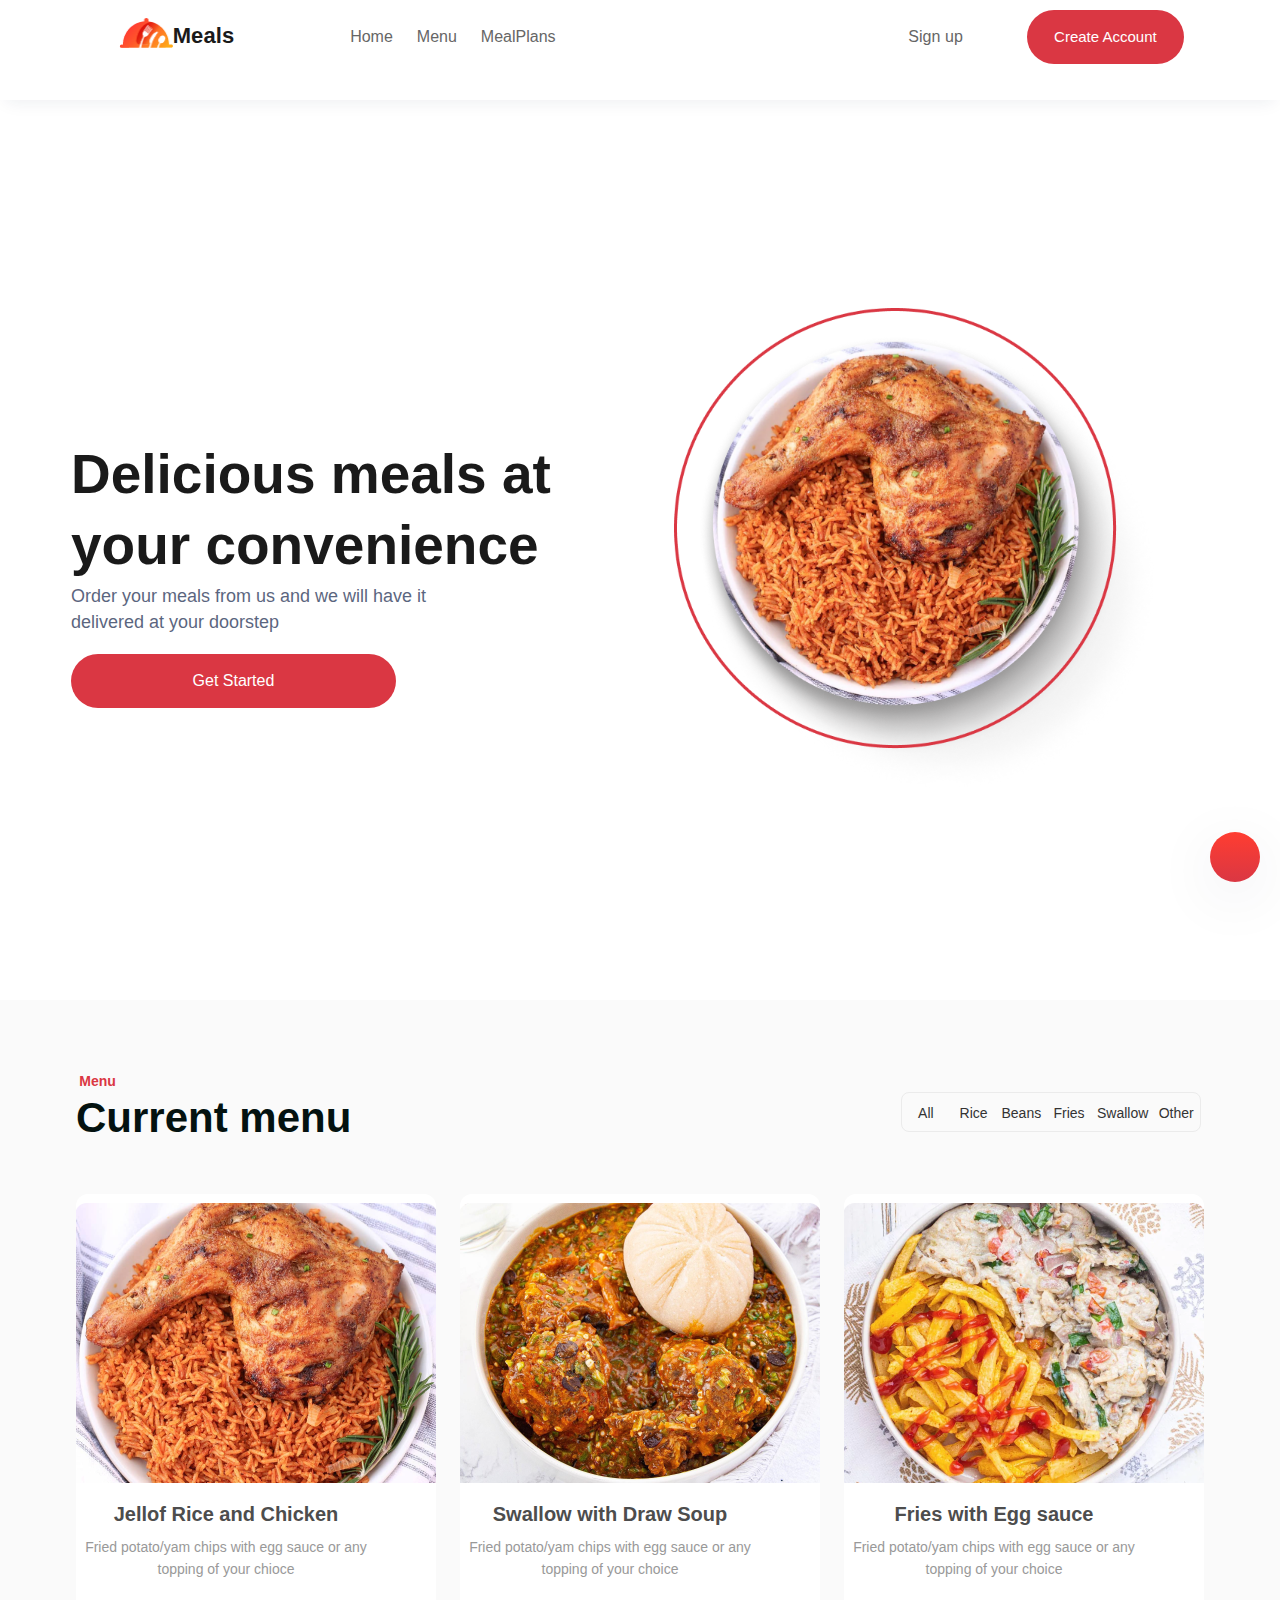
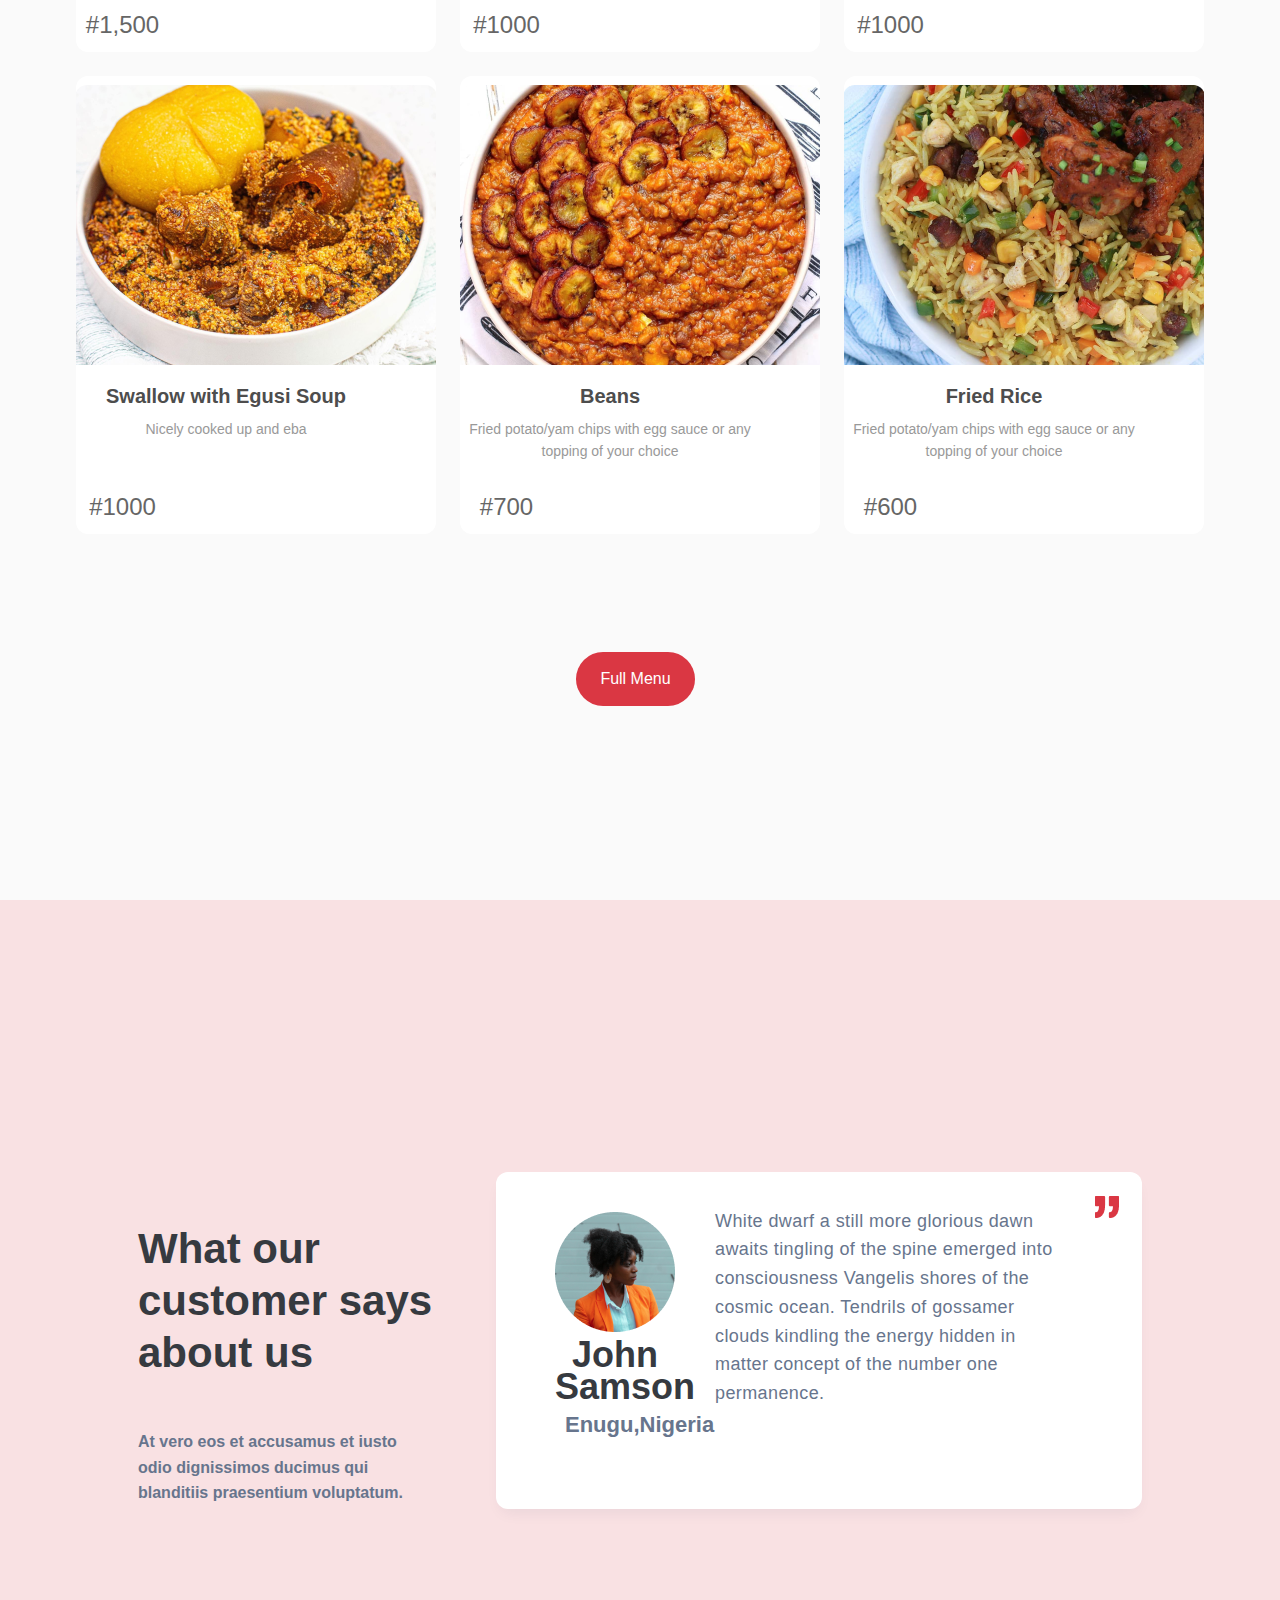
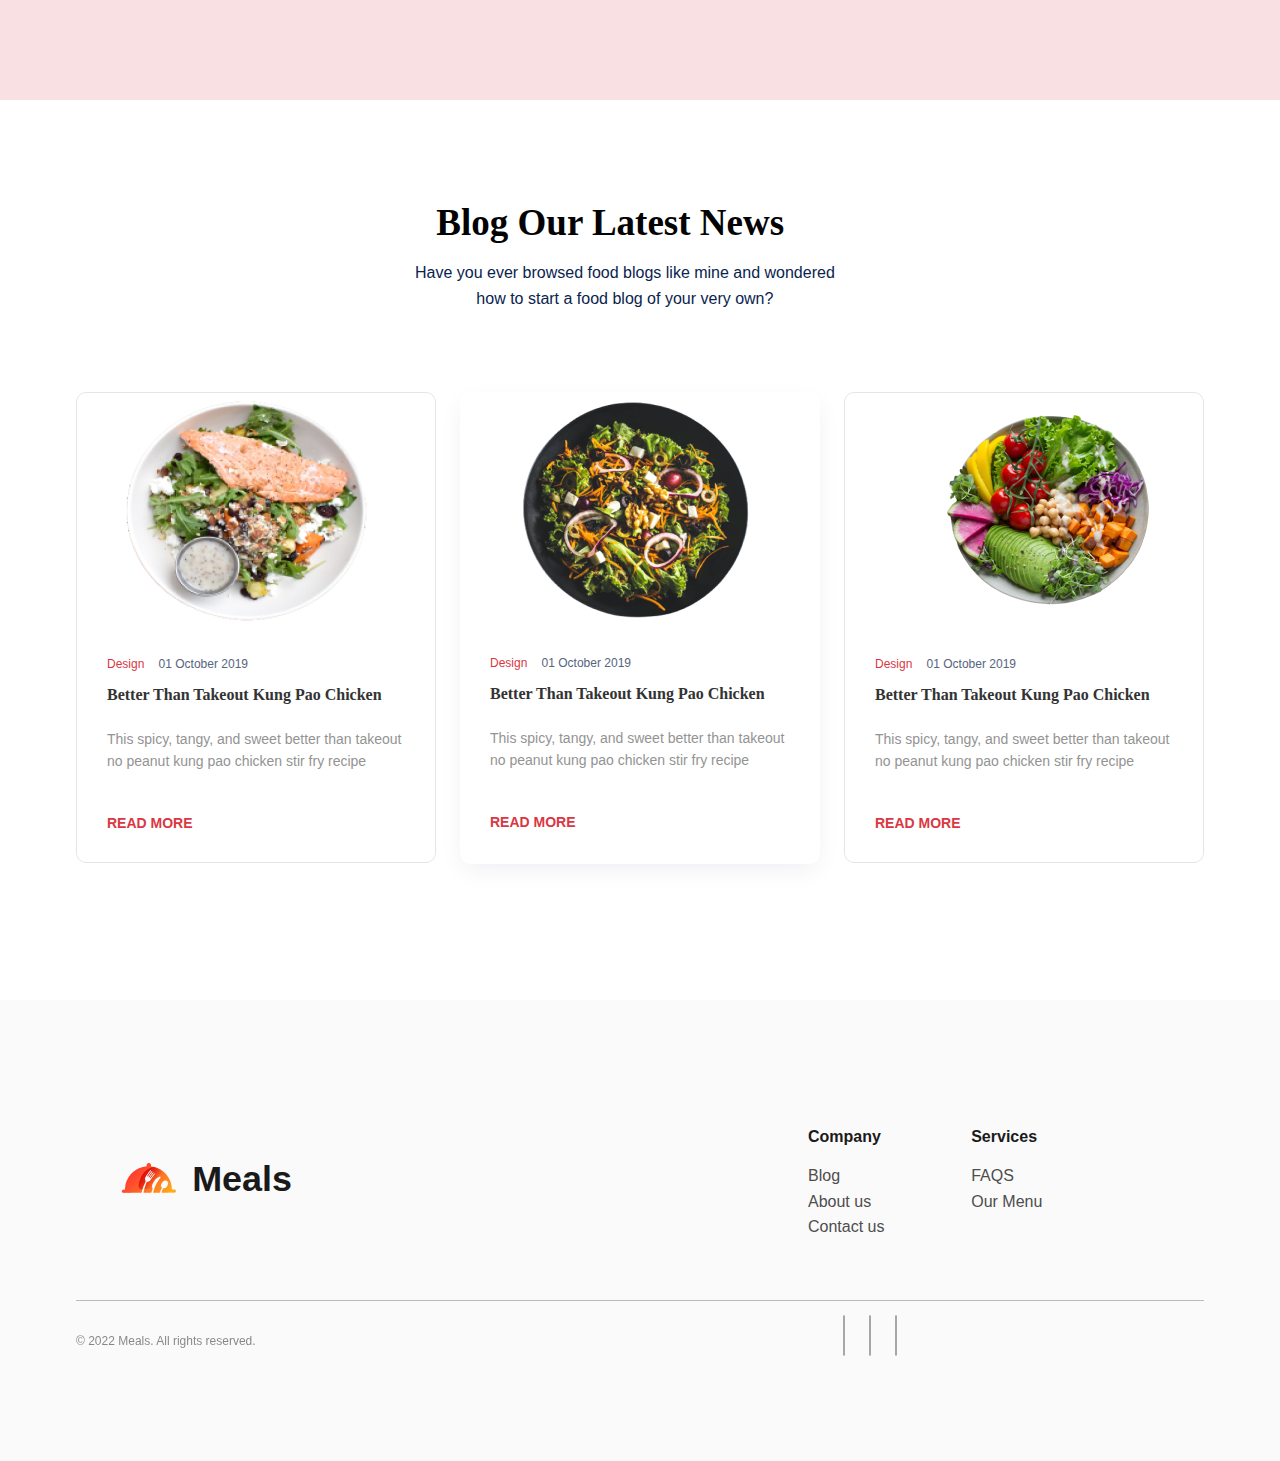
==== commit 1954d7c0: "Update index.html" ====
--- a/index.html
+++ b/index.html
@@ -426,7 +426,7 @@
             </div>
         </div>
     </section>
-    <div class="icon"><i class="fa-solid icon" style="font-size: xx-large;" id=""></i>
+    <div class="icon"><i class="fa-regular fa-message" style="font-size: xx-large;"></i>
     </div>
     <footer class=""></footer>
   </body>
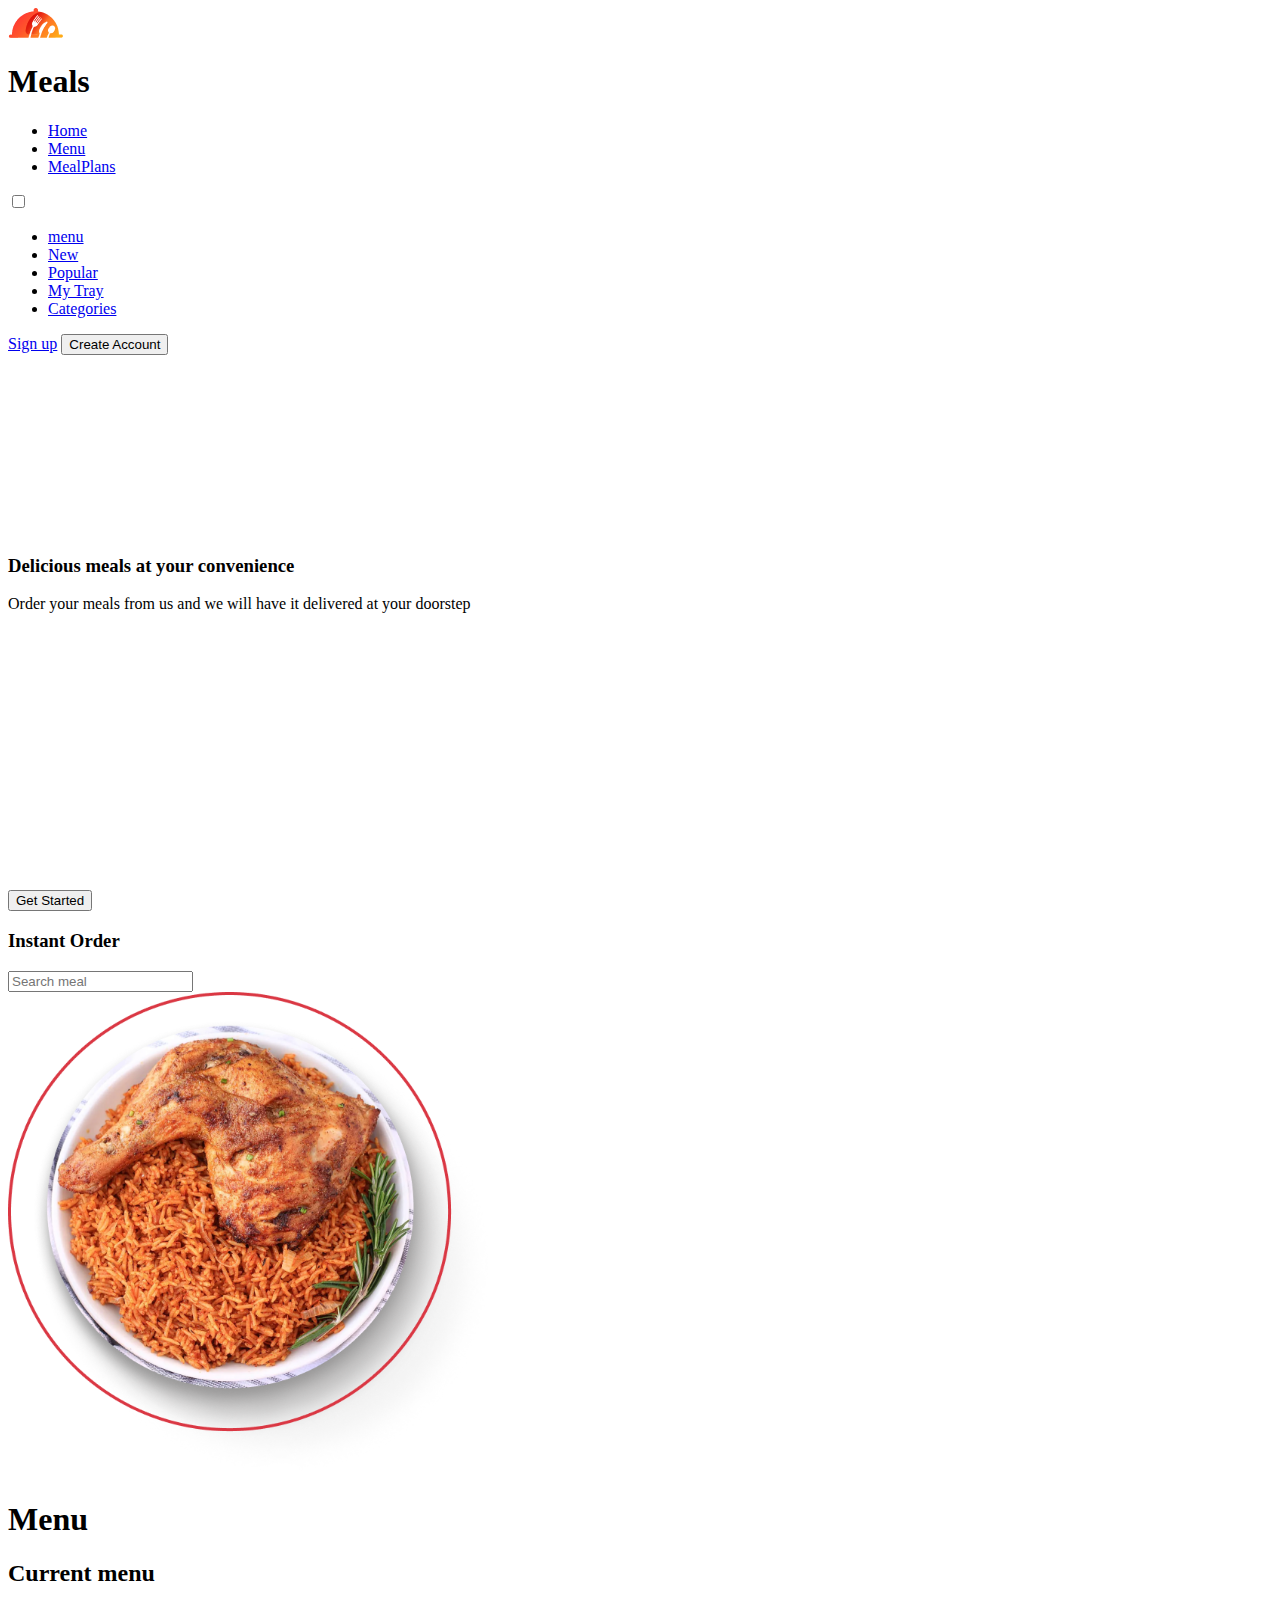
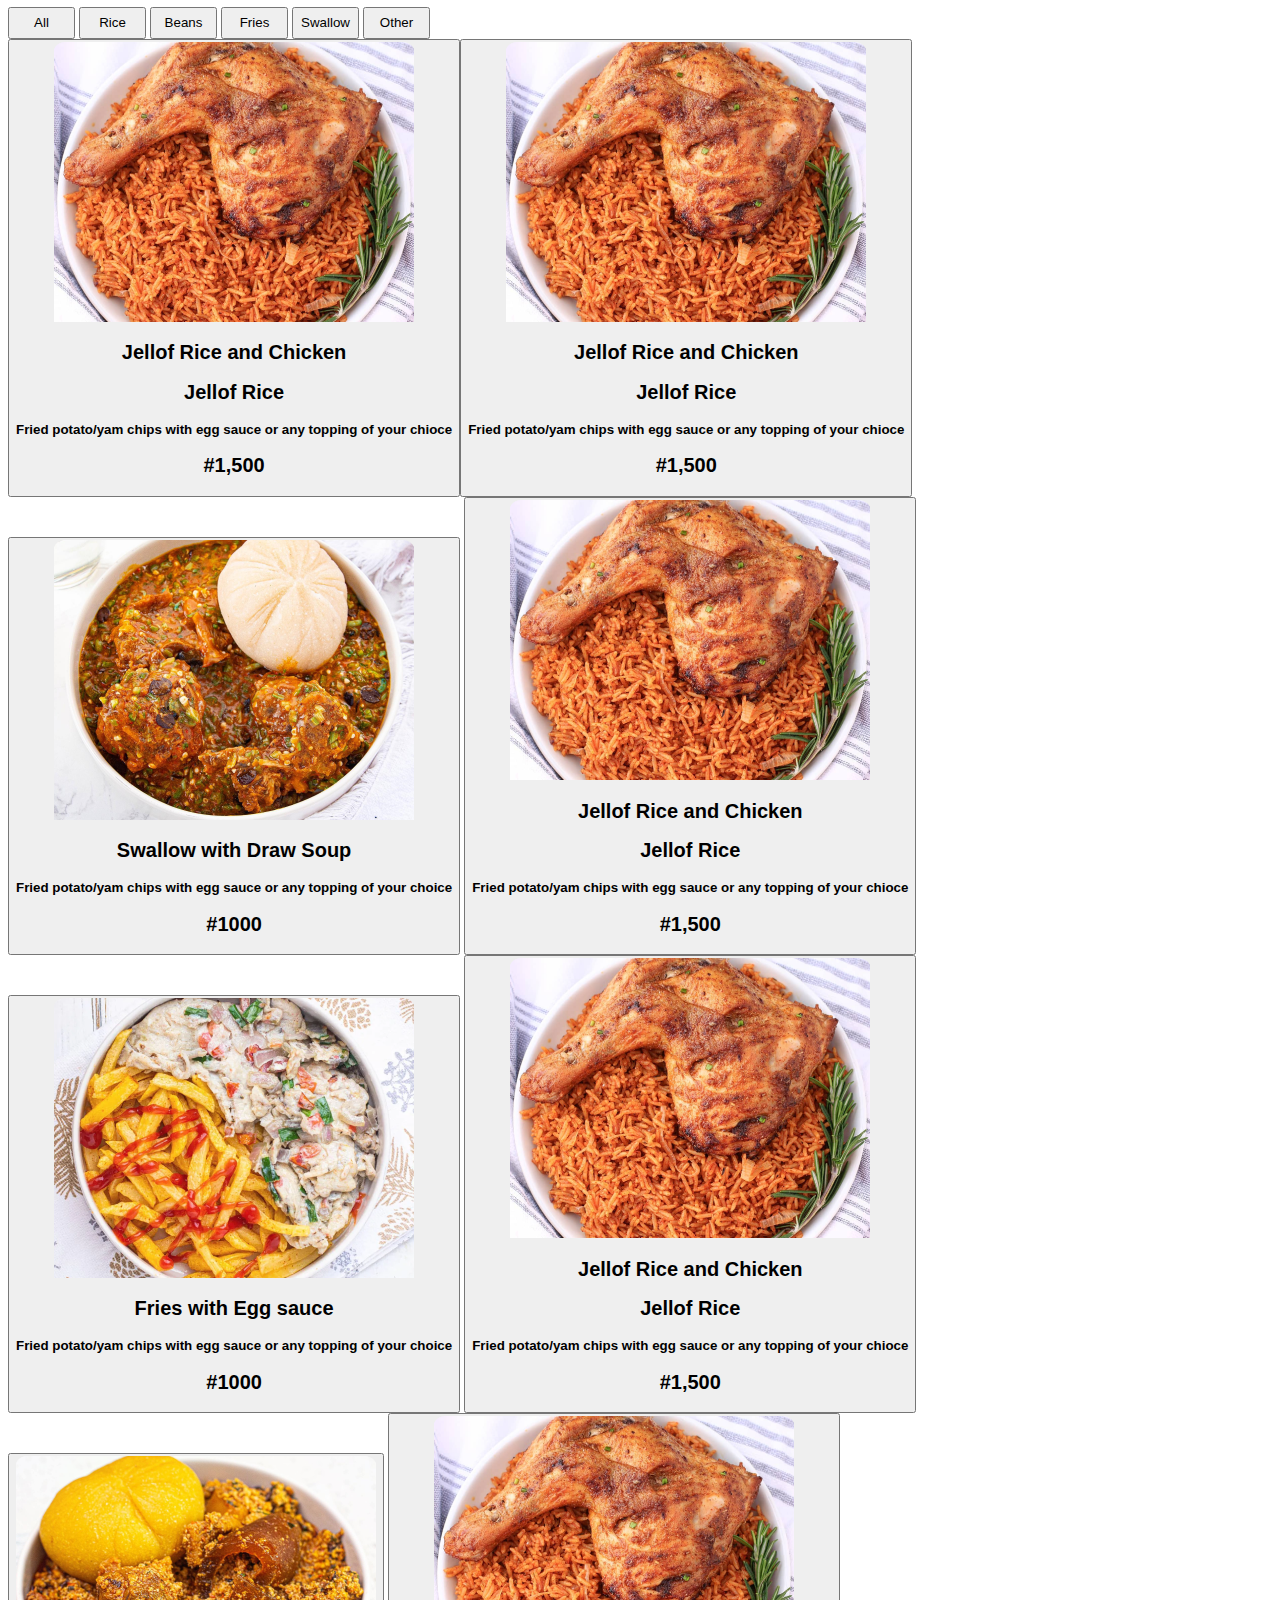
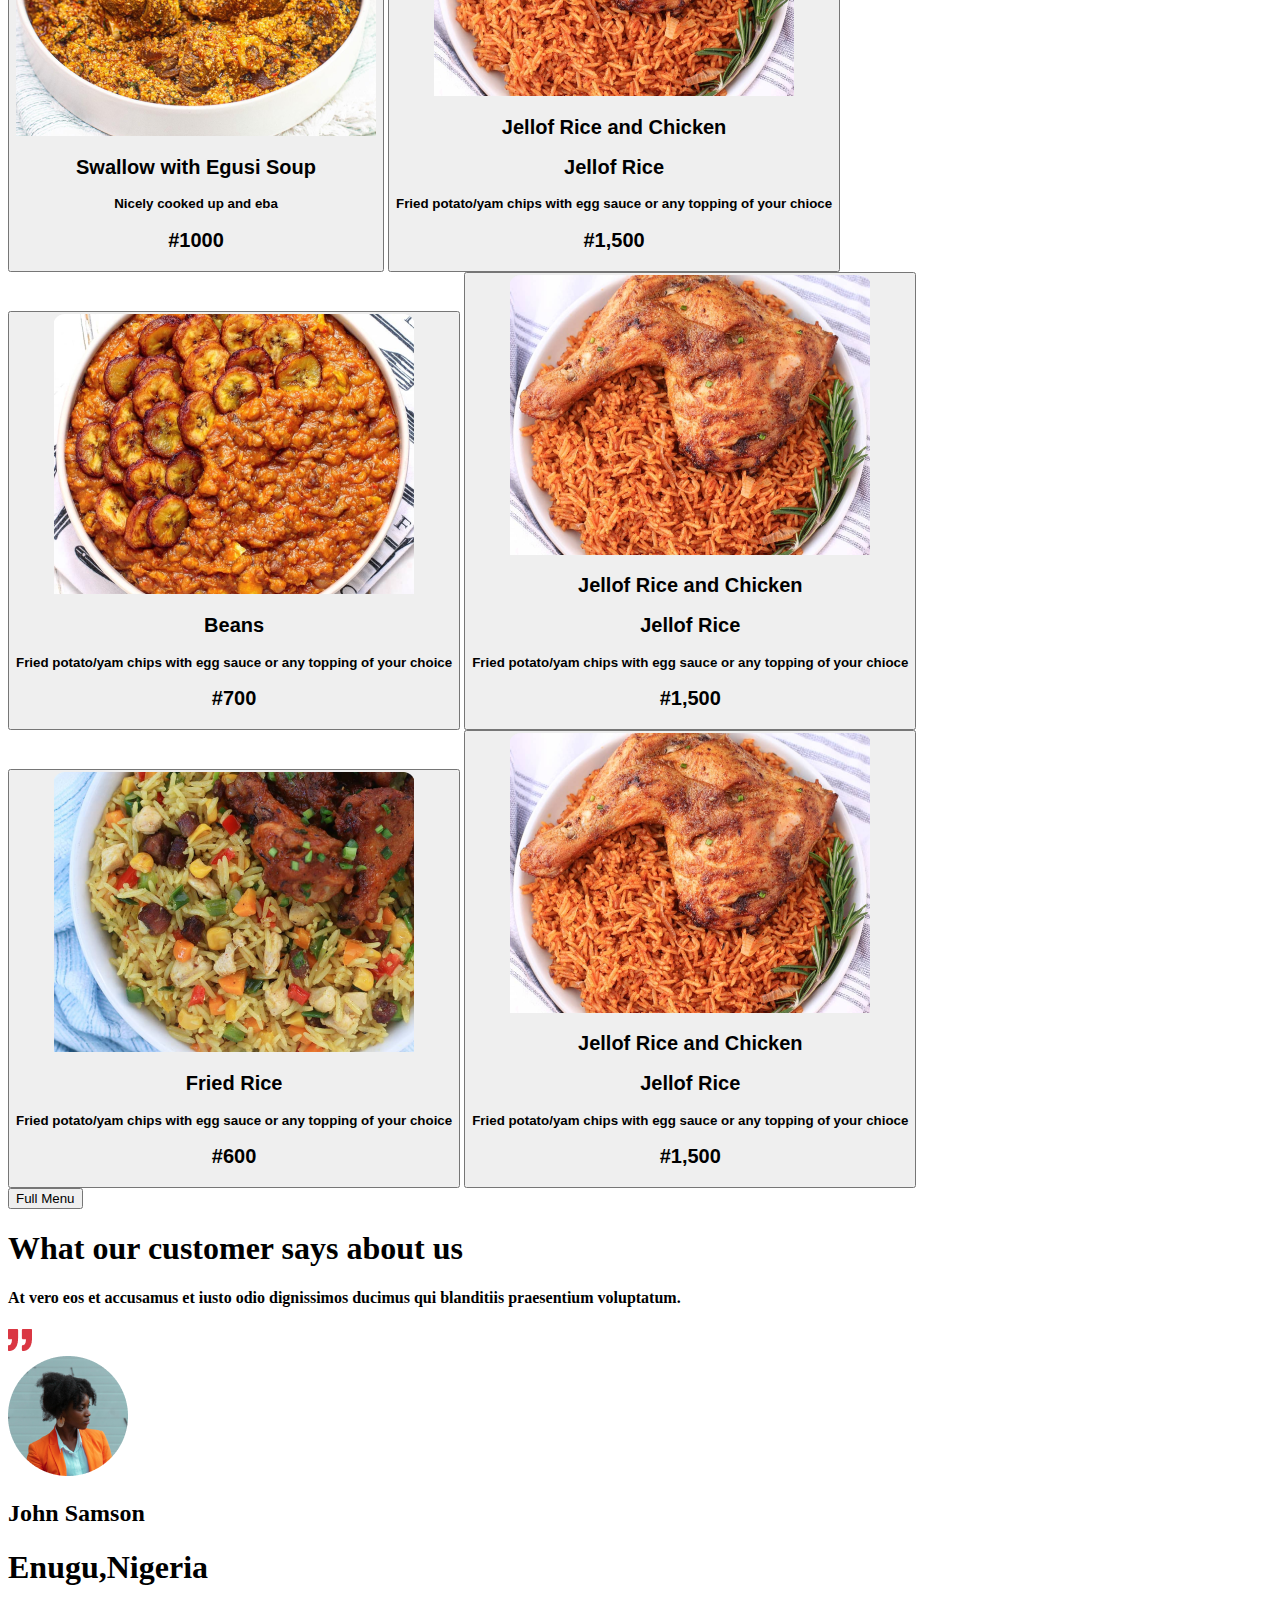
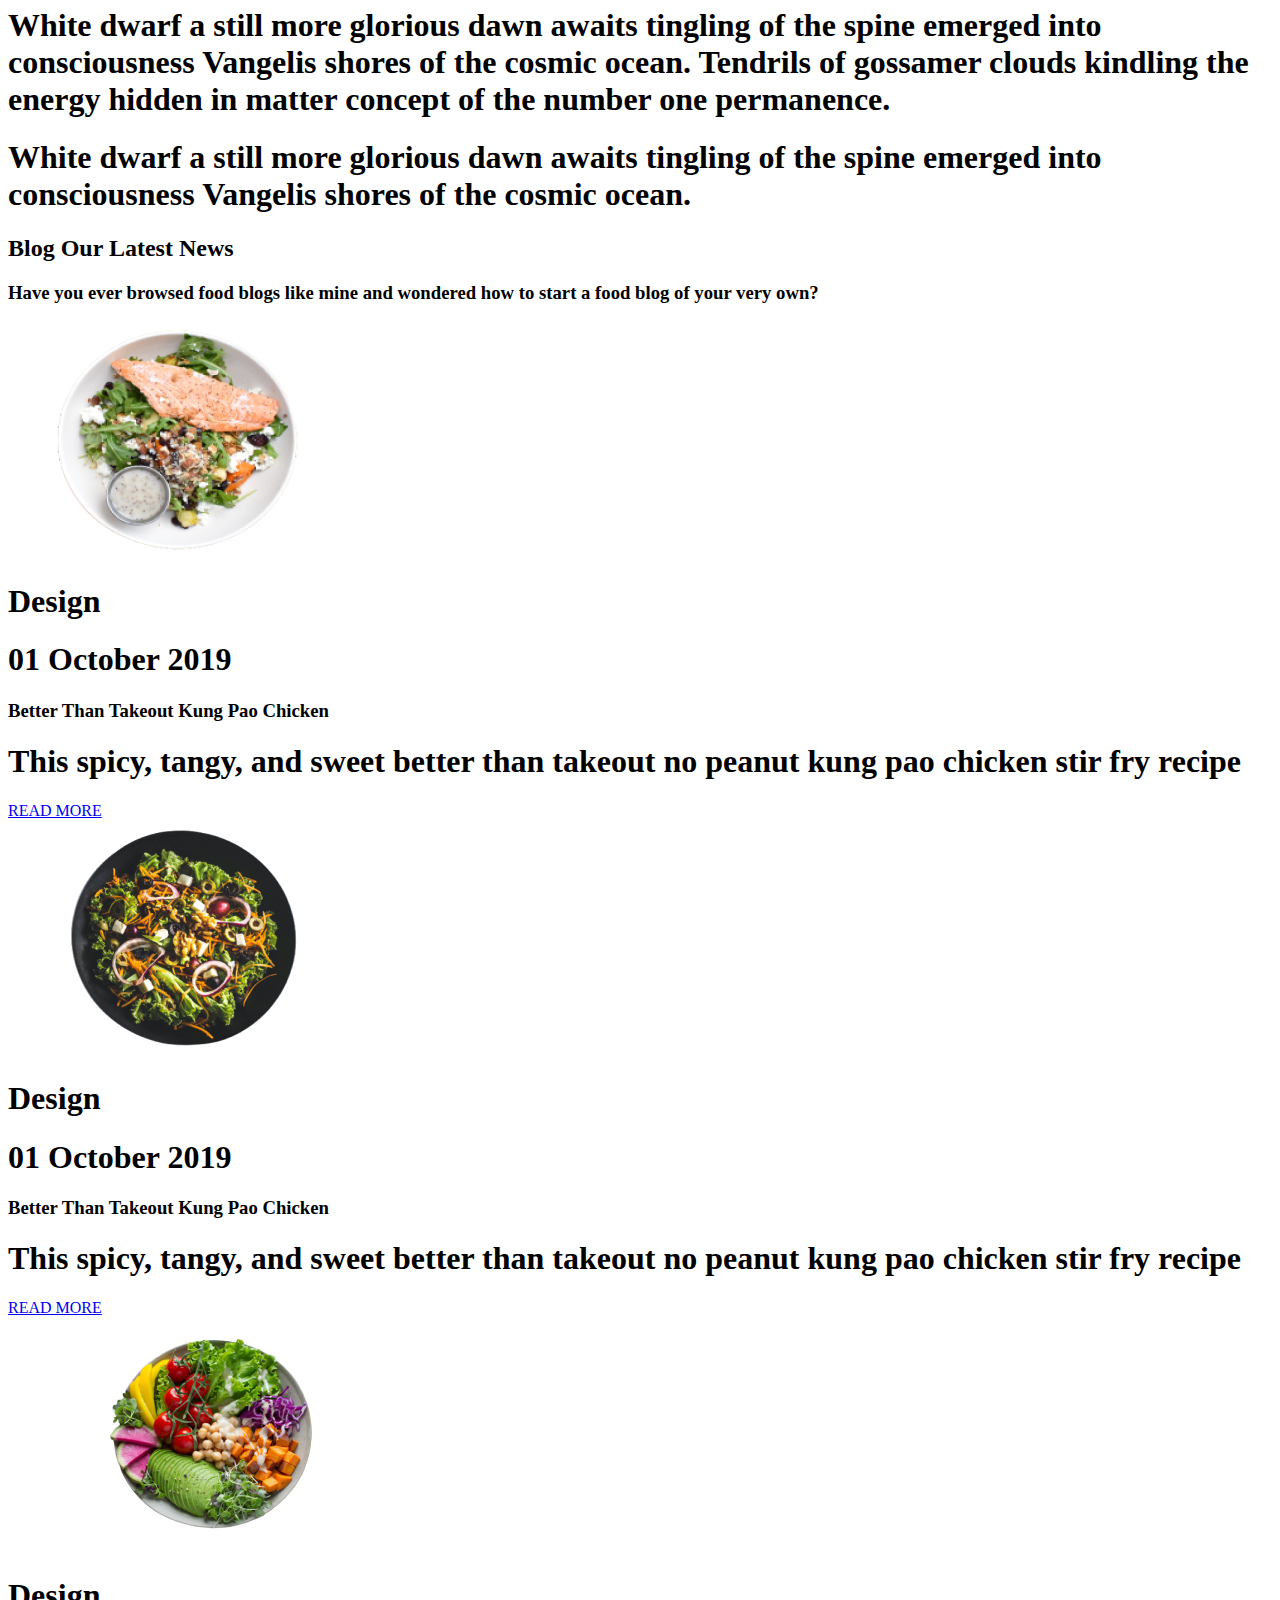
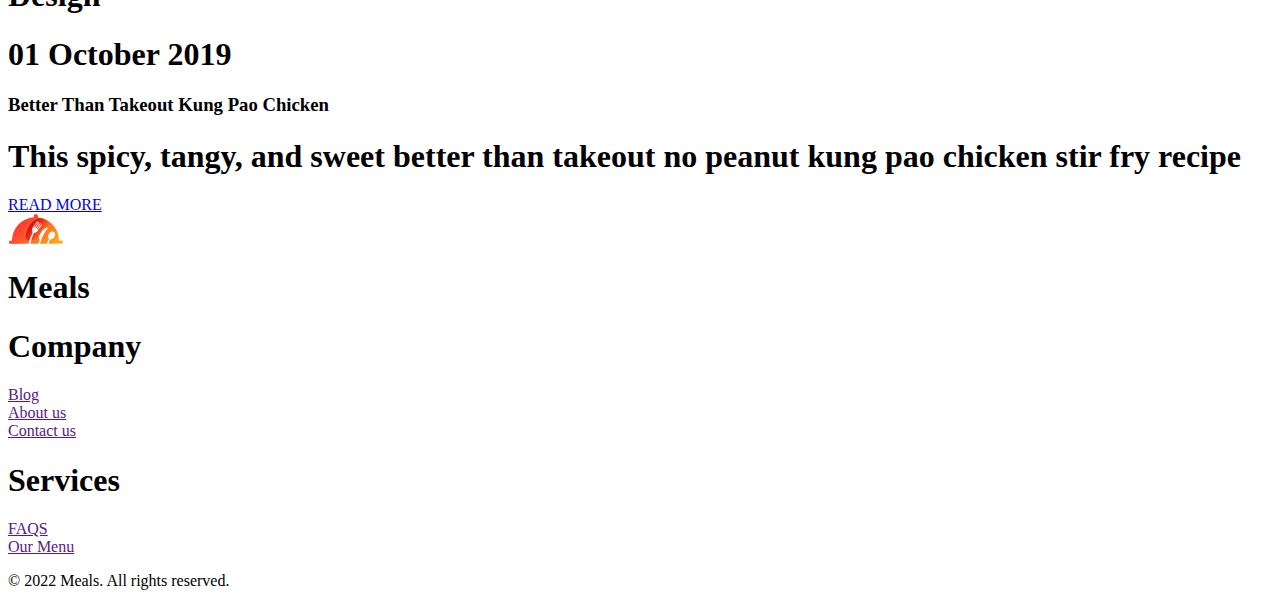
==== commit 1561be8f: "Add files via upload" ====
--- a/index.html
+++ b/index.html
@@ -7,7 +7,7 @@
     <meta name="author" content="Benedict">
     <meta name="keypoint" content=" Serving you Deliocous meal is our concern">
     <link rel="stylesheet" href="style.css" />
-    
+    <link rel="icon" href="images/favicon.ico" />
     <link rel="stylesheet" href="https://cdnjs.cloudflare.com/ajax/libs/font-awesome/6.4.2/css/all.min.css" integrity="sha512-z3gLpd7yknf1YoNbCzqRKc4qyor8gaKU1qmn+CShxbuBusANI9QpRohGBreCFkKxLhei6S9CQXFEbbKuqLg0DA==" crossorigin="anonymous" referrerpolicy="no-referrer" />
     <script src="file.js"></script>
     <title>Benedict Resturant</title>
@@ -25,7 +25,10 @@
               <li><a href="#" class="home">Menu</a></li>
               <li><a href="#" class="home">MealPlans</a></li>
           </ul>
-      </header>
+          
+           
+
+        </header>
       <footer>
           <span class="span">
             <i class="fa-solid fa-magnifying-glass" id="hide-glass"></i>
@@ -34,10 +37,34 @@
               <i class="fa-solid fa-cart-shopping"></i>
           </span>
       </footer>
-      <i class="fa-solid fa-list-ul" id="media-list"></i>
+
+
+     <header class="mobile-head">
+        <input type="checkbox" id="menu" class="check">
+        <label for="menu" class="open">
+            <img src="images/icon-menu.svg" alt="">
+        </label>
+        <label for="menu" class="close">
+            <img src="images/icon-menu-close.svg" alt="">
+            <nav class="nav-it">
+                <ul>
+                  <li><a href="#" class="">menu</a></li>
+                  <li><a href="#" class="">New</a></li>
+                  <li><a href="#" class="">Popular</a></li>
+                  <li><a href="#" class="fa-solid fa-cart-shopping">My Tray</a></li>
+                  <li><a href="#" class="">Categories</a></li>
+                </ul>
+              </nav>
+        </label>
+        
+  
+     </header>
       <a href="sign up" id="sign">Sign up</a>
       <button id="create" onclick="myFunction()">Create Account</button>
       </div>
+     
+       
+    </header>
     </nav>
     <!--The ist container-->
     <section class="show-case-container flex">
@@ -426,7 +453,7 @@
             </div>
         </div>
     </section>
-    <div class="icon"><i class="fa-regular fa-message" style="font-size: xx-large;"></i>
+    <div class="icon"><i class="fa-solid fa-message" style="font-size: xx-large;"></i>
     </div>
     <footer class=""></footer>
   </body>
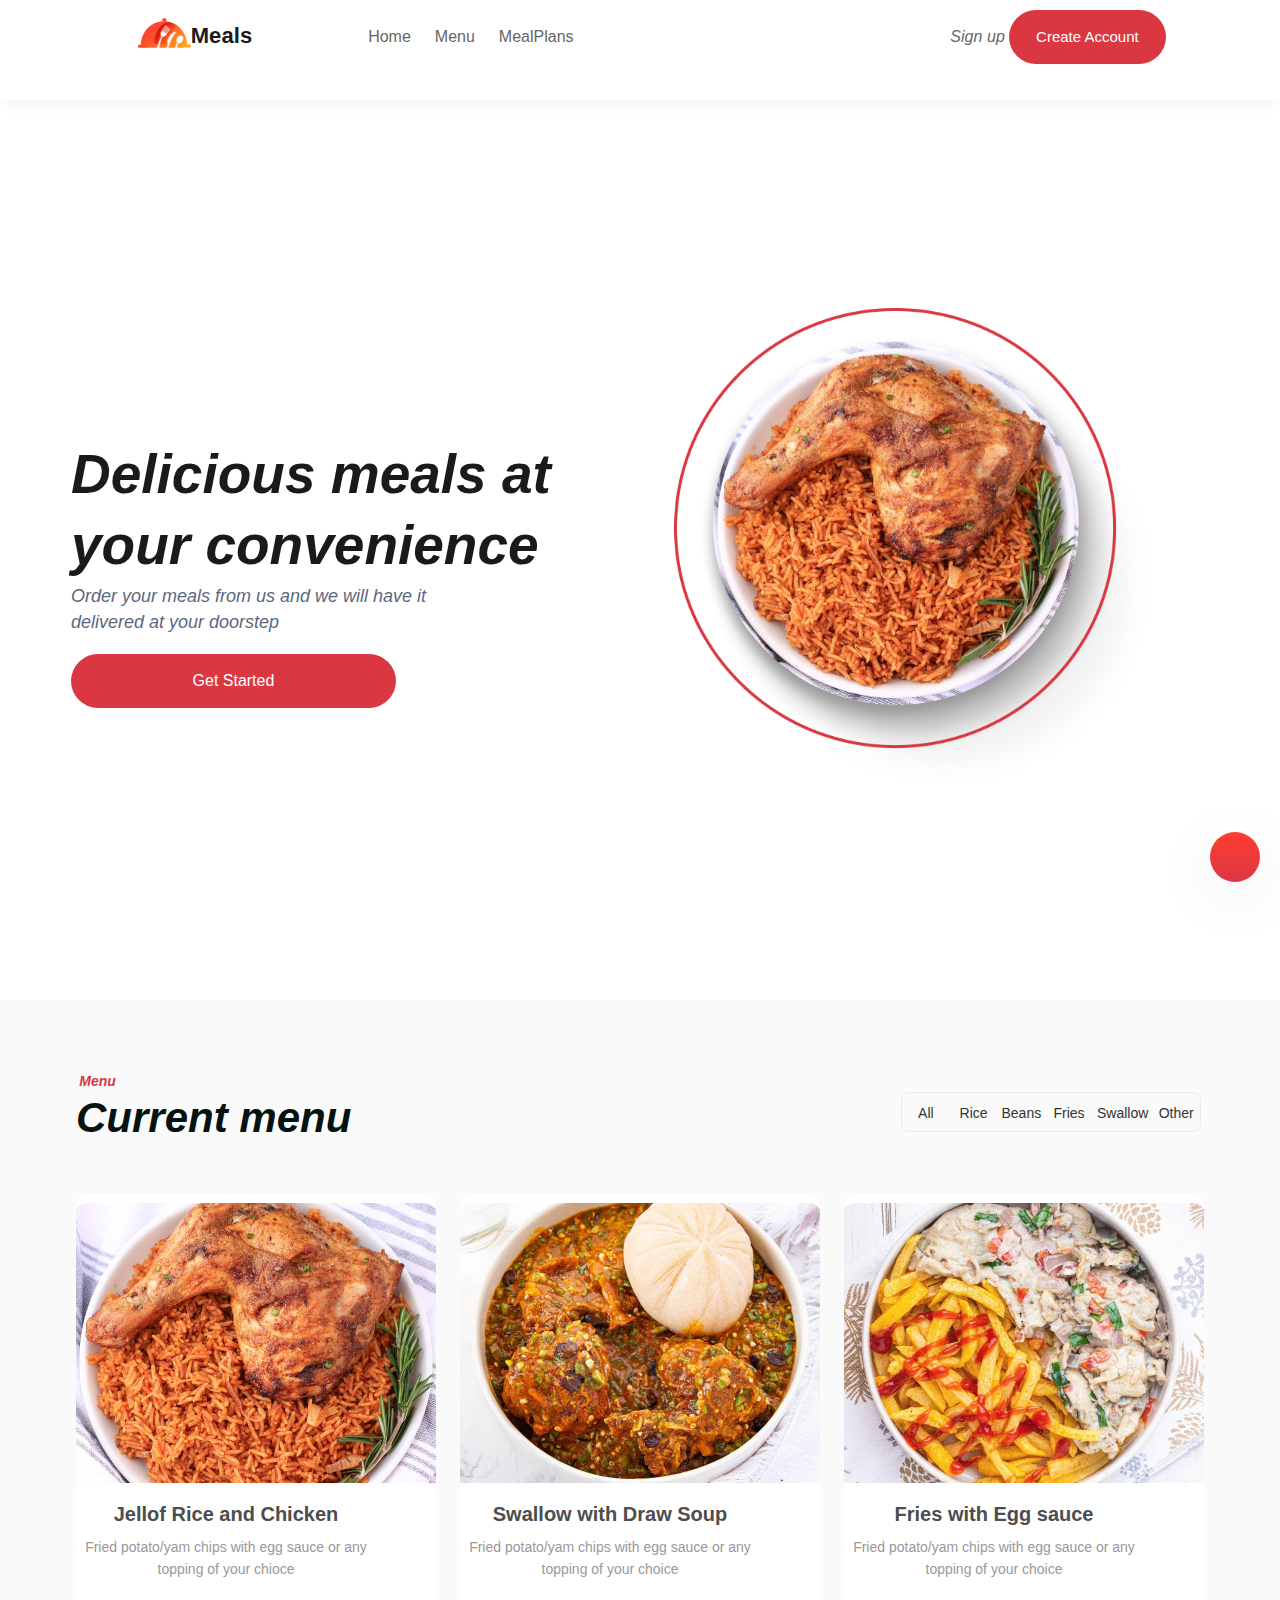
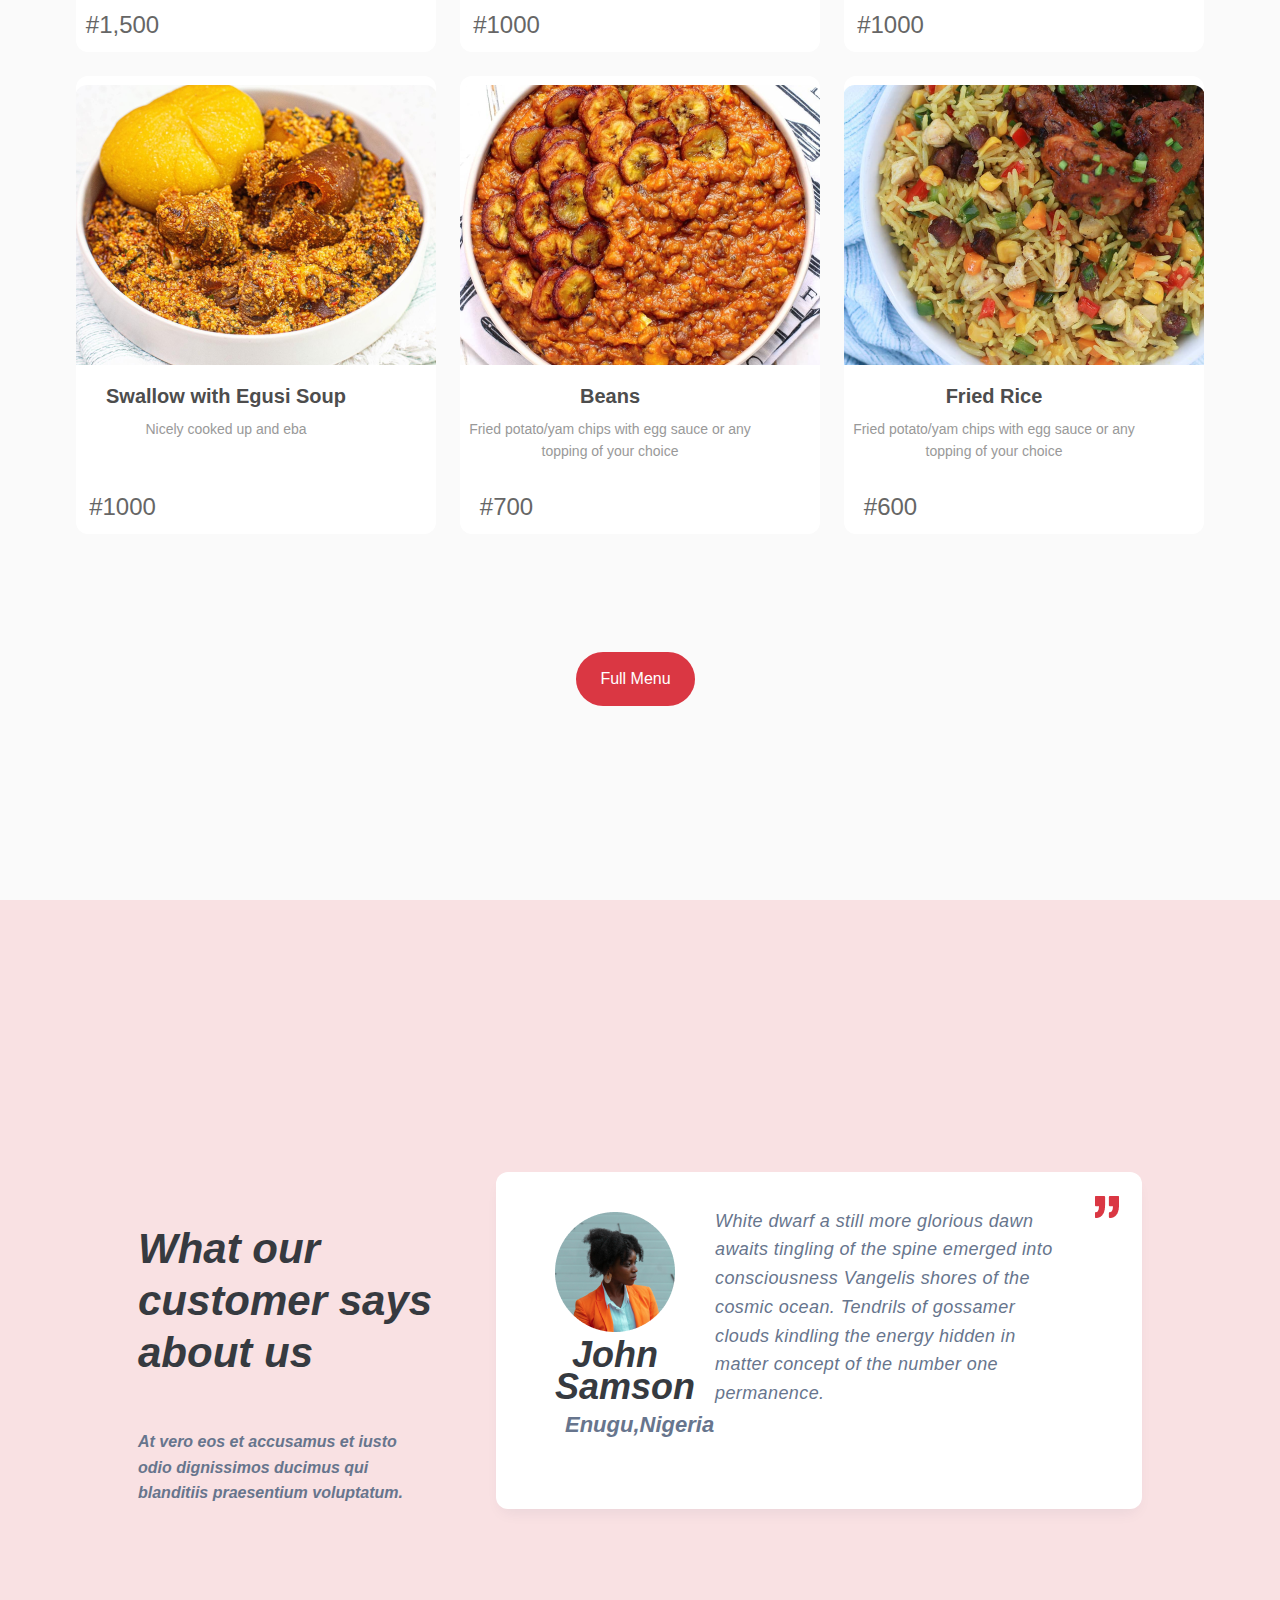
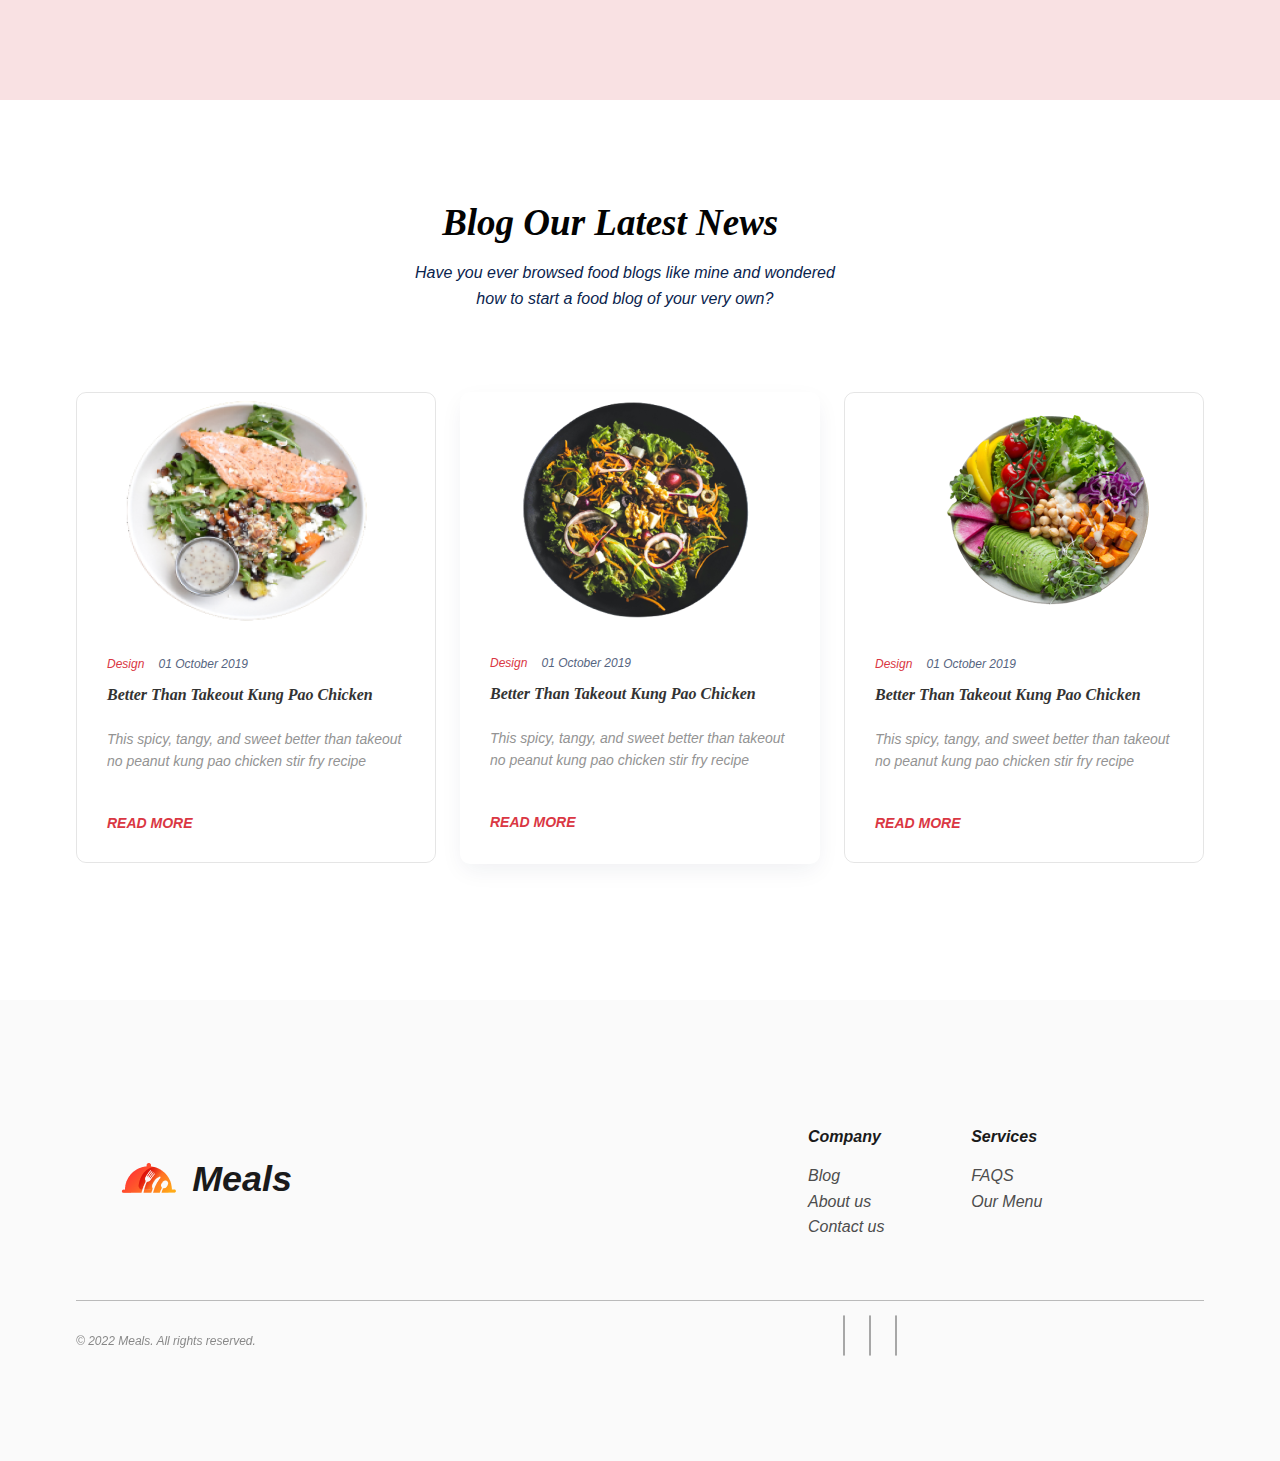
==== commit 7dbea095: "Update index.html" ====
--- a/index.html
+++ b/index.html
@@ -35,30 +35,15 @@
           </span>
           <span class="span">
               <i class="fa-solid fa-cart-shopping"></i>
+             
           </span>
+           <i class="fa-solid fa-bars" id="bar"</i>
       </footer>
 
 
-     <header class="mobile-head">
-        <input type="checkbox" id="menu" class="check">
-        <label for="menu" class="open">
-            <img src="images/icon-menu.svg" alt="">
-        </label>
-        <label for="menu" class="close">
-            <img src="images/icon-menu-close.svg" alt="">
-            <nav class="nav-it">
-                <ul>
-                  <li><a href="#" class="">menu</a></li>
-                  <li><a href="#" class="">New</a></li>
-                  <li><a href="#" class="">Popular</a></li>
-                  <li><a href="#" class="fa-solid fa-cart-shopping">My Tray</a></li>
-                  <li><a href="#" class="">Categories</a></li>
-                </ul>
-              </nav>
-        </label>
         
   
-     </header>
+     <header>
       <a href="sign up" id="sign">Sign up</a>
       <button id="create" onclick="myFunction()">Create Account</button>
       </div>
@@ -457,4 +442,4 @@
     </div>
     <footer class=""></footer>
   </body>
-</html>+</html>
--- a/style.css
+++ b/style.css
@@ -0,0 +1,1629 @@
+* {
+  padding: 0;
+  margin: 0%;
+  box-sizing: border-box;
+}
+
+body {
+  position: relative;
+
+}
+
+/* Utilities */
+.nav{
+  height: 100px;
+  background: #ffffff;
+  box-shadow: 0px 8px 16px -6px #18274B14;
+  display: flex;
+  justify-content: center;
+  
+  
+}
+
+.nav-item{
+  width: 100%;
+  max-width: 1128px;
+  height: 54px;
+  gap: 64px;
+  background-color: white;
+  display: flex;
+  justify-content:center ;
+  align-items: center;
+}
+.menu{
+  width: 660px;
+  height: Hug (37px);
+  gap: 88px;
+  display: flex;
+  justify-content: center;
+  align-items: center;  
+
+}
+.select{
+  display: flex;
+  width: 166px;
+  justify-content: center;
+  height: 37px;
+  padding: 0px 29.807693481445312px 0px 6.884615421295166px,
+}
+.h1{
+  width: 67px;
+  height: 35px;
+  margin-top:-0.5px ;
+  left: 69.19px;
+  font-family: 'Inter Tight', sans-serif;
+  font-size: 22px;
+  font-weight: 800;
+  line-height: 35px;
+  letter-spacing: 0.004em;
+  text-align: left;
+  color: #1A1A1A;
+}
+#image{
+  width: 54px;
+  height: 29.83px;
+  margin-top: -0.5px;
+  left: 6.88px;
+
+}
+.list{
+  list-style: none;
+  width: 406px;
+  height: Hug (26px);
+  gap: 24px;
+  text-decoration: none;
+  display: flex;
+
+}
+.home{
+  width:43px;
+  height: 26px;
+  color:#666666 ;
+  line-height: 25.6px;
+  letter-spacing: 0.4%;
+  font-weight: 400;
+  font-family:  'Lato',sans-serif;
+  font-size: 16px;
+  text-align: left;
+  text-decoration: none;
+}
+.home:hover{
+  width: Hug (42px);
+  height: Hug (26px);
+  color: #DA3743;
+  line-height: 25.6px;
+  letter-spacing: 0.4%;
+  font-weight: 400;
+  font-family:  'Lato',sans-serif;
+  font-size: 16px;
+  text-align: left;
+  border-bottom: 1px solid #DA3743;
+  padding-bottom:-30em ;
+}
+
+footer{
+  width: Hug (72px);
+  height: Hug (24px);
+  gap: 24px;
+  color: #666666;
+  display: flex;
+
+}
+.span{
+  gap: 24px;
+}
+
+#sign{
+  width: Hug (47px);
+  height: Hug (26px);
+  font-family: 'Lato',sans-serif ;
+  font-size: 16px;
+  font-weight: 400;
+  line-height: 26px;
+  letter-spacing: 0.004em;
+  text-align: left;
+  text-decoration: none;
+  color: #666666;
+
+
+}
+#media-list{
+  display: none;
+}
+#create{
+  width: 157px;
+  height:  54px;
+  padding: 0px 24px 0px 24px;
+  border-radius: 30px;
+  gap: 16px;
+  background-color: #DA3743;
+  border: none;
+  font-size: 15px;
+  line-height: 25.6px;
+  text-align: center;
+  font-weight: 500;
+  color: #ffffff;
+  font-family:  'Lato',sans-serif;
+  z-index: 900;
+}
+#create:hover{
+  transform: scale(0.9) rotate(3deg) ;
+}
+
+.flex {
+  display: flex;
+  justify-content: center;
+  align-items: center;
+}
+
+.centered {
+  width: 100%;
+  max-width: 1128px;
+  height: 700px;
+  margin: 50px 0px;
+}
+
+/* General styles */
+.nav {
+  min-height: 50px;
+  box-shadow: 0px 8px 16px -6px #18274b14;
+  padding: 10px 0px;
+}
+
+.show-case-container {
+  background-color: #ffffff;
+  min-height: 500px;
+  margin: 50px 0px;
+
+}
+.show-flex{
+  background-color: #ffffff;
+  min-height: 500px;
+  margin: 50px 0px;
+  display: flex;
+  justify-content: center;
+  align-items: center;
+}
+
+.show-case {
+  margin: 50px 0px;
+  height: 700px;
+  
+  
+}
+#media-rice{
+  display: none;
+}
+/*The current menu part*/
+.case-container{
+  background-color: #FAFAFA ;
+  height: 1500px;
+  
+}
+.case-centered{
+  width: 100%;
+  width: 1128px;
+  height: 1400px;
+  background-color: #FAFAFA;
+ 
+}
+.notuse{
+  margin: 20px 0px;
+  
+}
+.down-menu{
+  width: 43px;
+  height: 22px;
+  font-family: 'Lato',sans-serif;
+  font-weight: 700;
+  font-size: 14px;
+  line-height: 22.4px;
+  letter-spacing: 1.25%;
+  text-align: center;
+  color: #DA3743;
+}
+.menu-block{
+  width:300px ;
+  height: 52px;
+  display: flex;
+  gap: 325px;
+  
+}
+#media-shop{
+  display: none;
+}
+#vector-image1{
+  display: none;
+}
+#vector-image2{
+  display: none;
+}
+#current-menu{
+  width: 500px ;
+  height: 52px;
+  font-family: 'Lato', sans-serif;
+  font-weight: 700;
+  font-size: 42px;
+  line-height: 52.08px;
+  color: #041210;
+}
+.tabs-block{
+  display: flex;
+  width: 100%;
+  height: 40px;
+  border-radius: 8px;
+  border: 1px solid #EBEBEB;
+  padding: 4px;
+  gap: 8px;
+}
+#tabs{
+  text-decoration: none;
+  width: 51px;
+  height: 22px;
+  font-family: 'Lato', sans-serif;
+  font-weight: 500;
+  font-size: 14px;
+  line-height: 22.4px;
+  color: #333333;
+  border: none;
+  background-color: transparent;
+}
+#tabs:hover{
+  width: 67px;
+  height: 32px;
+  border-radius: 8px;
+  padding: 4px, 8px, 4px, 8px;
+  background-color: #DA3743;
+  font-size: 14px;
+  line-height: 22.4px;
+  color: #ffffff;
+}
+.frame7648{
+  margin: 50px 0px;
+  gap: 48px;
+}
+.frame1603{
+  width: 1128px;
+  height: 458px;
+  gap: 24px;
+  display: flex;
+  flex-wrap: wrap;
+}
+.frame432{
+  width: 360px;
+  height: 458px;
+  border-radius: 12px;
+  padding: 0px, 0px, 0px, 0px;
+  gap: 19px;
+  background-color: #ffffff;
+  border: none;
+  display: none;
+}
+.frame4332{
+  width: 360px;
+  height: 458px;
+  border-radius: 12px;
+  padding: 0px, 0px, 0px, 0px;
+  gap: 19px;
+  background-color: #ffffff;
+  border: none;
+}
+.word{
+  width: 298px;
+  height: 146px;
+  gap: 8px;
+  margin-left: px;
+}
+.jellof{
+  width: 300px;
+  height: 32px;
+  font-family: 'Lato', sans-serif;
+  font-weight: 700;
+  font-size: 20px;
+  line-height: 32px;
+  margin-top: 12px;
+  color: #4D4D4D;
+}
+.jerry{
+  display:none;
+}
+.yam{
+  width: 300px;
+  height: 44px;
+  font-family: 'Lato', sans-serif;
+  font-weight: 400;
+  font-size: 14px;
+  line-height: 22.4px;
+  color: #999999;
+  margin-top: 6px;
+}
+.money{
+  width: 297px;
+  height: 54px;
+  padding: 8px, 8px, 8px, 0px;
+}
+.moneycode{
+  width: 93px;
+  height: 32px;
+  font-family: 'Lato', sans-serif;
+  font-weight: 500;
+  font-size: 24px;
+  line-height: 31.68px;
+  color: #666666;
+  margin-top: 29px;
+}
+.second-frame{
+  width: 360px;
+  height: 458px;
+  border-radius: 12px;
+  padding: 0px, 0px, 32px, 0px;
+  gap: 19px;
+  background-color: #ffffff;
+  border: none;
+}
+.third-frame{
+  background-color: #ffffff;
+  border-radius: 12px;
+  border: none;
+}
+.second-frame1603{
+  width: 1128px;
+  height: 458px;
+  gap: 24px;
+  margin-top: 48px;
+  display: flex;
+}
+#full-menu{
+  width: 119px;
+  height: 54px;
+  margin-top: 600px;
+  margin-left: 500px;
+  border-radius: 30px;
+  padding: 0px, 24px, 0px, 24px;
+  gap: 16px;
+  background-color: #DA3743;
+  color: #ffffff;
+  font-family: 'Lato',sans-serif;
+  text-align: center;
+  font-size: 16px;
+  line-height: 25.6px;
+  font-weight: 500;
+  border: none;
+  
+}
+
+/*Pink layout*/
+.pink {
+  background: #da374326;
+  min-height: 400px;
+ 
+}
+.main{
+  display: flex;
+  justify-content: center;
+  align-items: center;
+}
+.icon {
+  width: 50px;
+  height: 50px;
+  position: fixed;
+  bottom: 2%;
+  border-radius: 50%;
+  right: 20px;
+  cursor: pointer;
+  color: #ffffff;
+  padding: 12px 0px 8px 8px;
+  box-shadow: 0px 14px 64px -4px #18274b1f;
+  background: linear-gradient(180deg, #ffd280 0%, #ff3d31 0.01%, #da3743 100%);
+  background-blend-mode: multiply;
+}
+.about-us{
+  width: 360px;
+  height: 254px;
+  top: 131px;
+  padding-left: px;
+}
+.text-about{
+  font-family: 'Lato', sans-serif;
+  font-weight: 700;
+  font-size: 42px;
+  line-height: 52.08px;
+  color: #363A40;
+  width: 360px;
+  height: 156px;
+  margin: 50px 0px;
+}
+.text-at{
+  font-family: 'Lato', sans-serif;
+  font-size: 16px;
+  line-height: 25.6px;
+  letter-spacing: 0.4%;
+  color: #67758D;
+  width: 286px;
+  height: 78px;
+  
+}
+.dwaf{
+  display: none;
+}
+.rectangle{
+  width: 646px;
+  height: 337px;
+  margin-top: 80px;
+  border-radius: 12px;
+  margin-left: -2px;
+  box-shadow: 0px 8px 16px -6px #18274B14;
+  background-color: #ffffff;
+}
+.ics{
+  width: 24px;
+  height: 22px;
+  margin-top: 23px;
+  margin-right: 23px;
+  float: right;
+  
+
+
+}
+.rect-child{
+  display: flex;
+  gap:10px;
+}
+.rect-img{
+  width: 120px;
+  height: 223px;
+  margin-top: 40px;
+  margin-left: 59px;
+  gap: 10px;
+
+}
+
+
+.john{
+  width: 84px;
+  margin-top: px;
+  height: 64px;
+  font-family: 'Lato', sans-serif;
+  font-size: 24px;
+  line-height: 31.68px;
+  text-align: center;
+  color: #363A40;
+  text-align: center;
+}
+.enugu{
+  margin-top: 12px;
+  margin-left: 10px;
+  width: 98px;
+  height: 19px;
+  font-family: 'Lato', sans-serif;
+  line-height: 19.2px;
+  letter-spacing: 1.25%;
+  color: #67758D;
+  font-size: 11px;
+  font-weight: 700;
+}
+.content{
+  width: 341px;
+  height: 174px;
+  margin-top: 35px;
+  margin-left: 30px;
+  font-family: 'Lato', sans-serif;
+  font-size: 18px;
+  font-weight: 400;
+  line-height: 28.8px;
+  letter-spacing: 0.4px;
+  color: #67758D;
+}
+
+/*The blog news part*/
+.blog{
+  width: 420.99px;
+  height: 117.17;
+  margin-left: 30%;
+  
+
+}
+.blog-news{
+  width: 361px;
+  height: 45px;
+  top: 3086px;
+  margin-left: 15.33px;
+  font-size: 37px;
+  text-align: center;
+  line-height: 45.48px;
+  font-weight: 600;
+  color: #030303;
+  font-family: Hind 'Trebuchet MS', 'Lucida Sans Unicode', 'Lucida Grande', 'Lucida Sans', Arial, sans-serif;
+}
+.text-news{
+  width: 420.99px;
+  height: 52px;
+  margin-top: 15px;
+  opacity: 70px;
+  font-family: 'Hind siligurl',sans-serif;
+  font-weight: 400;
+  line-height: 25.6px;
+  text-align: center;
+  font-size: 16px;
+  color: #0A244E;
+
+}
+.chicken{
+  width: 1128px;
+  height: 472px;
+  gap: 24px;
+  margin-top: 80px;
+  display: flex;
+  
+}
+.kung{
+  width: 360px;
+  height: 471px;
+  gap: 30px;
+  border: 1px solid #0000001A;
+  border-radius: 10px;
+}
+#rec69{
+  width: 355.61px;
+  height: 235px;
+  border-radius: 10px;
+  
+}
+.better{
+  width: 295.05px;
+  height: 167px;
+  gap: 10px;
+  display: flex;
+  margin-left: 30px;
+  align-items: center;
+}
+.oct{
+  width: 295.05;
+  height: 113px;
+  gap: 16px;
+}
+.takeout{
+  width: 291.13px;
+  height: 53px;
+  gap: 8px;
+}
+.one{
+  width: 141px;
+  height: 19px;
+  gap: 12px;
+  display: flex;
+}
+.design{
+  width: 37px;
+  height: 19px;
+  font-family: 'Lato', sans-serif;
+  font-weight: 400;
+  font-size: 12px;
+  line-height: 19.2px;
+  text-align: right;
+  color: #DA3743;
+}
+.october{
+  width: 92px;
+  height: 19px;
+  font-family: 'Lato',sans-serif;
+  font-weight: 400;
+  line-height: 19.2px;
+  text-align: right;
+  color: #556480;
+  font-size: 12px;
+}
+.two{
+  width: 291.13px;
+  height: 26px;
+  font-family: 'Lato';
+  font-weight: 700;
+  font-size: 16px;
+  line-height: 25.6px;
+  color: #333333;
+  margin-top: 8px;
+}
+.spicy{
+  width: 295.05px;
+  height: 44px;
+  opacity: 70%;
+  margin-top: 20px;
+  
+}
+.typo{
+  font-family: 'Lato',sans-serif;
+  font-weight: 400;
+  font-size: 14px;
+  line-height: 22.4px;
+  color: #666666;
+}
+.read-more{
+  width: 89px;
+  height: 22px;
+  margin-top: 40px;
+}
+.read-more{
+  font-family: 'Lato',sans-serif;
+  font-weight: 700;
+  font-size: 14px;
+  color: #DA3743;
+  line-height: 22.4px;
+  text-decoration: none;
+
+}
+.shadow{
+  width: 360px;
+  height: 472px;
+  border-radius: 10px;
+  padding: 1px, 0px, 1px, 0px;
+  gap: 10px;
+  background-color: #ffffff;
+  box-shadow: 0px 8px 24px -4px #18274B14;
+
+}
+/*The Delicious meal at your... */
+.food{
+  display: flex;
+  justify-content: center;
+  align-items: center;
+  margin: 50px 0px;
+  height: 700px;
+  
+  
+  
+}
+.h3{
+  width: 551px;
+  height: 144px;
+  font-family:'Lato',sans-serif ;
+  font-weight: 700;
+  font-size: 55px;
+  line-height: 71.68px;
+  color: #1A1A1A;
+}
+.p{
+  width: 390px;
+  height: 55px;
+  opacity: 70%;
+  font-size: 18px;
+  color: #13254A;
+  line-height: 26.1px;
+  font-weight: 400;
+  font-family: 'Lato',sans-serif;
+  
+}
+.started{
+  width: 325px;
+  height: 54px;
+  border-radius: 30px;
+  padding: 0px,16px,0px,16px;
+  margin-top: 16px;
+  background-color: #DA3743;
+  font-weight: 500;
+  font-size: 16px;
+  line-height: 25.6px;
+  text-align: center;
+  border: none;
+  color: #ffffff;
+}
+.delicious{
+  width: 551px;
+  height: 223px;
+  gap: 24;
+  
+}
+.object{
+  width: 587.09px;
+  height: 587.09px;
+  
+  
+}
+#rice{
+
+  margin: 51.86px 51.86px;
+}
+/*The last last container*/
+.end{
+  display: flex;
+  justify-content: center;
+  height: 461px;
+  background-color: #FAFAFA;
+}
+.last-end{
+  width: 100%;
+  max-width: 1128px;
+  margin: 50px 0px;
+}
+.pink-meal{
+  width: 269.19px;
+  height: 60px;
+  padding-top: 128px;
+  
+  display: flex;
+  justify-content: center;
+  align-items: center;
+}
+.pink-image{
+  width: 87.56px;
+  height: 48.38px;
+  margin-top: -0.81px;
+  margin-left: 11.16px;
+}
+.pink-h1{
+  width: 108px;
+  height: 57px;
+  margin-top: px;
+  margin-left: 16.2px;
+  font-size: 35.93px;
+  font-family: 'inter',sans-serif;
+  line-height: 57.48px;
+  letter-spacing: 0.4%;
+  font-weight: 800;
+  color: #1A1A1A;
+}
+.pink-link{
+  width: 354.2px;
+  height: 156px;
+  margin-left: 732px;
+  margin-top: -54px;
+  gap: 1px;
+  display: flex;
+}
+.company{
+  margin-top: 30px;
+  
+}
+.comp{
+  width: 162.2px;
+  height: 23px;
+  font-family: 'Lato',sans-serif;
+  font-weight: 700;
+  font-size: 16px;
+  line-height: 25.6px;
+  color: #1A1A1A;
+  margin-bottom: 1rem;
+}
+.disc{
+  text-decoration: none;
+  color: #4D4D4D;
+  width: 76px;
+  height: 26px;
+  font-family: 'Lato',sans-serif;
+  font-size: 16px;
+  font-weight: 400;
+  letter-spacing: 0.4%;
+  line-height: 25.6px;
+  margin-top: 30px;
+
+}
+.last-bod{
+  border: none;
+  border-top: 1px solid #B3B3B3;
+  width: 1128px;
+  height: 1px;
+  opacity: 90%;
+  margin-top: 20px;
+  
+
+}
+.child-bod{
+  display: flex;
+  align-items: end;
+  width: 1128px;
+  height: 50px;
+}
+.reserved{
+  width: 930px;
+  height: 19px;
+  opacity: 80%;
+  font-family: 'Lato',sans-serif;
+  font-weight: 400;
+  font-size: 12px;
+  line-height: 19.2px;
+  color: #333333;
+  display: flex;
+}
+.social{
+  width: 198px;
+  height: 50px;
+  gap: 24px;
+  display: flex;
+}
+
+#pink-i{
+  
+  width: 50px;
+  height: 50px;
+  opacity: 50%;
+  color: #121212;
+  font-size: 24px;
+  border-radius: 100px;
+  border:1px solid #121212 ;
+  text-align: center;
+  padding-top: 12px;
+  background-color: #FAFAFA;
+}
+.media{
+  display: none;
+}
+#input{
+  display: none;
+}
+#menu , .close ,.open{
+  display: none;
+}
+
+@media screen and (max-width:480px) {
+  .media{
+    display: block;
+    width: 300px;
+    height: 200px;
+    color: white;
+  }
+ * {
+  padding: 0;
+  margin: 0%;
+  box-sizing: border-box;
+}
+
+body {
+  position: relative;
+ 
+  
+  #menu{
+    display: none;
+  }
+
+  
+
+
+  .nav{
+    height: 100px;
+    background: #ffffff;
+    box-shadow: 0px 8px 16px -6px #18274B14;
+    display: flex;
+    justify-content: start;
+    width: 375px;
+    
+    
+    
+  }
+  .nav-item{
+    
+    width: 375px;
+    height: 54px;
+    gap: 64px;
+    background-color: white;
+    display: flex;
+    
+    align-items: center;
+  }
+  #sign{
+    display: none;
+  }
+  #hide-glass{
+    display: none;
+  }
+  #create{
+    
+    display: none;
+    
+  }
+  .list{
+    display: none;
+  }
+  .flex {
+    display: flex;
+    justify-content: start;
+    align-items: end;
+    
+    
+  }
+  .span{
+    display: flex;
+    gap:20px;
+    font-size: 24px;
+  }
+  .centered {
+    width: ;
+    max-width: 375px;
+    height: 700px;
+    margin: ;
+    
+  }
+  .flex {
+    display: flex;
+    justify-content: start;
+    align-items: end;
+    
+  }
+  .delicious{
+   
+    
+
+  }
+  .object{
+    width: 351px;
+    height: 351px;
+    
+  
+    
+  }
+  #rice{
+    width: 290.28px;
+    height: 289.48px;
+    
+  }
+  .h3{
+    color: white;
+    width: 342px;
+    height: 72px;
+    font-family:'Lato',sans-serif ;
+    font-weight: 700;
+    font-size: 28px;
+    margin-top: -120px;
+    margin-left: 10px;
+    line-height: 35.56px;
+    
+  }
+  .p{
+    color: white;
+    width: 309px;
+    height: 55px;
+    margin-top: 40px;
+    margin-left: 10px;
+    font-size: 12px;
+    opacity: 70%;
+  }
+  .pp{
+    width: 342px;
+    height: 22px;
+    top: -3px;
+    font-family: Lato;
+    font-size: 14px;
+    font-weight: 500;
+    line-height: 22px;
+    letter-spacing: 0em;
+    text-align: left;
+    color: #FFFFFF;
+
+
+
+  }
+  .food{
+    background-color: #DA3743 ;
+    display: block;
+    width: 375px;
+    height: 659px;
+    
+  }
+  
+  .started{
+    display: none;
+  }
+  .show-case-container {
+    
+    width: 375px;
+    height: 635px;
+    display: flex;
+    justify-content: center;
+    align-items: center;
+    margin: 0%;
+    
+  }
+  #input{
+    display: block;
+    margin-left: 10px;
+    margin-top: 10px;
+    
+  }
+  .rap-icon{
+    height: 50px;
+    width: 342px;
+    border-radius: 6px;
+    border:none ;
+    background-color: gree;
+    padding: 15px, 16px, 15px, 16px;
+    background: linear-gradient(0deg, #E6E6E6, #E6E6E6),
+    linear-gradient(0deg, #FFFFFF, #FFFFFF);
+
+    box-shadow: 0px 18px 88px -4px #18274B24;
+
+    box-shadow: 0px 8px 28px -6px #18274B1F;
+    display: flex;
+    align-items: center;
+  }
+  .search{
+    height: 50px;
+    width: 342px;
+    border-radius: 6px;
+    border: none;
+
+    padding: 15px, 16px, 15px, 16px;
+    background: linear-gradient(0deg, #E6E6E6, #E6E6E6),
+    linear-gradient(0deg, #FFFFFF, #FFFFFF);
+
+    box-shadow: 0px 18px 88px -4px #18274B24;
+
+    box-shadow: 0px 8px 28px -6px #18274B1F;
+
+    
+  }
+  
+  .search:focus{
+    border: none;
+    outline: none;
+    
+  }
+  #solid{
+    color: #646060;
+    padding-left: 10px;
+  }
+    
+  
+  ::placeholder{
+    font-size: 20px;
+    padding-left: 20px;
+  }
+  
+  .frame7648{
+    
+    width: 375px;
+    height: 800px;
+  }
+  .frame1603{
+    width: 375px;
+    height: 220px;
+    gap: 28px;
+    display: flexbox;
+    flex-wrap: wrap;
+  }
+  #vector-image1{
+    display: block;
+    z-index:7888px ;
+  }
+  #vector-image2{
+    display: block;
+    position: absolute;
+    width: 349.24px;
+    height: 275.39px;
+    margin-top: 150px;
+    margin-left: 88px;
+
+  }
+  /*Current menu*/
+  .case-container{
+    
+    max-width: 375px;
+    height: 1100px;
+    display: block;
+    margin: 0px 0px;
+    
+    
+    
+  }
+  .case-centered{
+    width: 375px;
+    height: 1100px ;
+    
+    padding-left: 10px;
+   
+  }
+  .tabs-block{
+    width: 370px;
+  }
+  .menu-block{
+    display: block;
+  }
+  .frame432{
+    width: 164px;
+    height:  235px;
+    
+    left: 16px;
+    padding: 0px, 0px, 13.69px, 0px;
+    border-radius: 5.13px;
+    gap: 8px;
+    display: block;
+
+  }
+ 
+  #media-list{
+    display: block;
+  }
+  #media-chic{
+    width: 163.86px;
+    height: 123px
+    border-radius: 5.13px, 5.13px, 0px, 0px;
+
+  }
+  .word{
+    width: 140px;
+    height: 93.42px;
+    gap: 4px;
+
+
+  }
+  .jolly{
+    width: 140px;
+    height: 57.42px;
+    gap: 3.42px;
+
+  }
+  .second-frame{
+    display: none;
+  }
+  .third-frame{
+    display: none;
+  }
+ .frame4332{
+  display: none;
+ }
+.jellof{
+  display:none;
+}
+.jerry{
+  display:block;
+  width: 90px;
+  height: 22px;
+  font-family: Lato;
+  font-size: 14px;
+  font-weight: 700;
+  line-height: 22px;
+  letter-spacing: 0em;
+  text-align: left;
+  color: #4D4D4D;
+
+
+
+}
+.yam{
+  font-family: Lato;
+  font-size: 8px;
+  font-weight: 400;
+  line-height: 16px;
+  letter-spacing: 0em;
+  text-align: left;
+  color: #999999;
+  width: 140px;
+  height: 32px;
+
+}
+#full-menu{
+  width: 119px;
+  height: px;
+  margin-top: px;
+  margin-left: 99px;
+  border-radius: 30px;
+  padding: 0px, px, 0px, px;
+  gap: 16px;
+  background-color: #DA3743;
+  color: #ffffff;
+  font-family: 'Lato',sans-serif;
+  
+  font-size: 16px;
+  line-height: 25.6px;
+  font-weight: 500;
+  border: none;
+}
+#media-shop{
+  display: block;
+  width: 32px;
+  height: 32px;
+  color: white;
+  background-color: #DA3743;
+  padding-top: 8px;
+  font-size: 20px;
+  margin-top: 24px;
+  border-radius: 10px;
+}
+#media-list{
+  font-size: 24px;
+  margin-right: 30px;
+}
+.span{
+  
+}
+.money{
+  display: flex;
+  margin-top: -20px;
+  gap: 24px;
+}
+/*Pink layout*/
+.main{
+  display: block;
+  margin-left: 10px;
+}
+.pink{
+  width: 375px;
+  height: 461px;
+  background: #F9E1E3;
+  display: block;
+  padding-top: 10px;
+  
+
+
+}
+.about-us{
+  width: 280px;
+  height: 107px;
+  top: 40px;
+  left: 18px;
+  line-height:80px ;
+
+}
+.text-about{
+  width: 270.21px;
+  height: 64px;
+  top: 40px;
+  left: 18px;
+  font-family: Lato;
+  font-size: 24px;
+  font-weight: 700;
+  line-height: 32px;
+  letter-spacing: 0em;
+  text-align: left;
+  color: #363A40;
+}
+.text-at{
+  width: 280px;
+  height: 38px;
+  margin-top: -40px;
+  font-family: Lato;
+  font-size: 12px;
+  font-weight: 400;
+  line-height: 19px;
+  letter-spacing: 0em;
+  text-align: left;
+  color: #67758D;
+}
+.rectangle{
+  width: 340px;
+  height: 174px;
+  border-radius: 12px;
+  background-color: #FFFFFF;
+  box-shadow: 0px 8px 16px -6px #18274B14;
+  margin-top: 50px;
+
+}
+.rect-child{
+  display: block;
+  width: 275px;
+  height: 126px;
+  top: 24px;
+  margin-left: 24px;
+  gap: 19px;
+  text-align: start;
+
+}
+.rect-img{
+  width: 169px;
+  height: 48px;
+  gap: 9px;
+  display: flex;
+  padding-top: 20px;
+  margin-left: 1px;
+
+}
+#avater{
+  width: 48px;
+  height: 48px;
+  border-radius: 100px;
+}
+.john{
+  width: 112px;
+  height: 46px;
+  gap: 4px;
+  
+  
+}
+.sam{
+  width: 112px;
+  height: 26px;
+  font-family: Lato;
+  font-size: 16px;
+  font-weight: 700;
+  line-height: 26px;
+  letter-spacing: 0em;
+  text-align: center;
+  color: #363A40;
+
+}
+.enugu{
+  width: 82px;
+  height: 16px;
+  font-family: Lato;
+  font-size: 10px;
+  font-weight: 700;
+  line-height: 16px;
+  letter-spacing: 0.0125em;
+  text-align: left;
+  color: #67758D;
+  margin-top: 4px;
+
+}
+.content{
+  display: none;
+}
+.dwaf{
+  display: block;
+  width: 269px;
+  height: 59px;
+  font-family: 'lato', sans-serif;
+  font-weight: 400;
+  font-size: 12px;
+  line-height: 19.2px;
+  color: #67758D;
+  margin-top: 50px;
+}
+/*Blog part*/
+.show-flex{
+  max-width: 375px;
+  background-color: #ffffff;
+  padding-left: 8px;
+  margin: 0%;
+  height: 1400px;
+  margin-top: 40px;
+  
+}
+.show-case{
+  margin-top: px;
+  height: 1400px;
+}
+.blog{
+  width: 343px;
+  height: 84px;
+  margin: 0%;
+
+
+}
+.text-news{
+  width: 343px;
+  height: 44px;
+  opacity: 0.7px;
+  font-family: Lato;
+  font-size: 14px;
+  font-weight: 400;
+  line-height: 22px;
+  letter-spacing: 0em;
+  text-align: center;
+
+
+}
+.blog-news{
+  width: 343px;
+  height: 32px;
+  font-family: Lato;
+  font-size: 24px;
+  font-weight: 700;
+  line-height: 32px;
+  letter-spacing: 0em;
+  text-align: center;
+  color: #030303;
+}
+.chicken{
+  display: block;
+  width: 343px;
+  height:389px;
+  padding: 24px, 0px, 0px, 0px;
+  gap: 16px;
+  border: none;
+  
+
+
+}
+.kung{
+  width: 343px;
+  height:389px;
+  padding: 24px, 0px, 0px, 0px;
+  gap: 16px;
+  box-shadow: 0px 8px 24px -4px #18274B14;
+  border: none;
+  
+
+}
+.rect69{
+  width: 297px;
+  height: 196px;
+
+}
+.better{
+  width: 293px;
+  height: 122.71px;
+  gap: 4px;
+  display: ;
+
+}
+.takeout{
+  width: 139.44px;
+  height: 19px;
+  gap: 11.44px;
+
+}
+.design{
+  width: 37px;
+  height: 19px;
+  font-family: Lato;
+  font-size: 12px;
+  font-weight: 400;
+  line-height: 19px;
+  letter-spacing: 0em;
+  text-align: right;
+  columns: #da3743;
+
+}
+.october{
+  width: 91px;
+  height: 19px;
+  font-family: Lato;
+  font-size: 12px;
+  font-weight: 400;
+  line-height: 19px;
+  letter-spacing: 0em;
+  text-align: right;
+  color: #556480;
+
+
+}
+.one{
+  width: 139.44px;
+  height:19px;
+  gap: 11.44px;
+
+}
+.two{
+  width: 277.56px;
+  height: 24.79px;
+
+}
+.spicy{
+  width: 281.3px;
+  height: 41.95px;
+  opacity: 0.7px;
+  font-family: Lato;
+  font-size: 13px;
+  font-weight: 400;
+  line-height: 21px;
+  letter-spacing: 0em;
+  text-align: left;
+  margin: 0%;
+
+}
+.read-more{
+  width: 79.13px;
+  height: 20.97px;
+  font-family: 'lato' sans-serif;
+  font-size: 12px;
+  font-weight: 700;
+  line-height: 21px;
+  letter-spacing: 0em;
+  text-align: left;
+  color: #DA3743;
+  margin-top: 25px;
+  display: block;
+
+}
+.shadow{
+  width: 343px;
+  height:389px;
+  padding: 24px, 0px, 0px, 0px;
+  gap: 16px;
+  box-shadow: 0px 8px 24px -4px #18274B14;
+  border: none;
+  margin-top: 20px;
+  margin-bottom: 20px;
+}
+.end{
+  width: 375px;
+  
+}
+.last-end{
+ padding-top: -9220px;
+  width: 375px;
+}
+.pink-meal{
+  width: 269.19px;
+  height: 60px;
+
+}
+.pink-image{
+  width: 87.56px;
+  height: 48.38px;
+  margin-top: -0.81px;
+  margin-left: 11.16px;
+}
+.pink-h1{
+  width: 108px;
+  height: 57px;
+  
+  font-size: 35.93px;
+  font-family: 'lato',sans-serif;
+  line-height: 57.48px;
+  letter-spacing: 0.4%;
+  font-weight: 800;
+  color: #1A1A1A;
+}
+.pink-link{
+  width: 354.2px;
+  height: 156px;
+  margin-left: 20px;
+  
+  gap: 1px;
+  display: flex;
+  margin-top: 90px;
+}
+.company{
+  margin-top: 30px;
+  
+}
+.comp{
+  width: 162.2px;
+  height: 23px;
+  font-family: 'Lato',sans-serif;
+  font-weight: 700;
+  font-size: 16px;
+  line-height: 25.6px;
+  color: #1A1A1A;
+  margin-bottom: 1rem;
+}
+.disc{
+  text-decoration: none;
+  color: #4D4D4D;
+  width: 76px;
+  height: 26px;
+  font-family: 'Lato',sans-serif;
+  font-size: 16px;
+  font-weight: 400;
+  letter-spacing: 0.4%;
+  line-height: 25.6px;
+  margin-top: 30px;
+
+}
+.last-bod{
+  border: none;
+  border-top: 1px solid #B3B3B3;
+
+  width: 375px;
+  height: 1px;
+  opacity: 90%;
+  margin-top: 20px;
+  
+
+}
+.child-bod{
+  
+  width: 375px;
+  height: 50px;
+}
+.reserved{
+  width: 375px;
+  height: 19px;
+  opacity: 80%;
+  font-family: 'Lato',sans-serif;
+  font-weight: 400;
+  font-size: 12px;
+  line-height: 19.2px;
+  color: #333333;
+  
+}
+.social{
+  width: 198px;
+  height: 50px;
+  gap: 24px;
+  display: flex;
+}
+
+#pink-i{
+  
+  width: 50px;
+  height: 50px;
+  opacity: 50%;
+  color: #121212;
+  font-size: 24px;
+  border-radius: 100px;
+  border:1px solid #121212 ;
+  text-align: center;
+  padding-top: 12px;
+  background-color: #FAFAFA;
+}
+}
+  
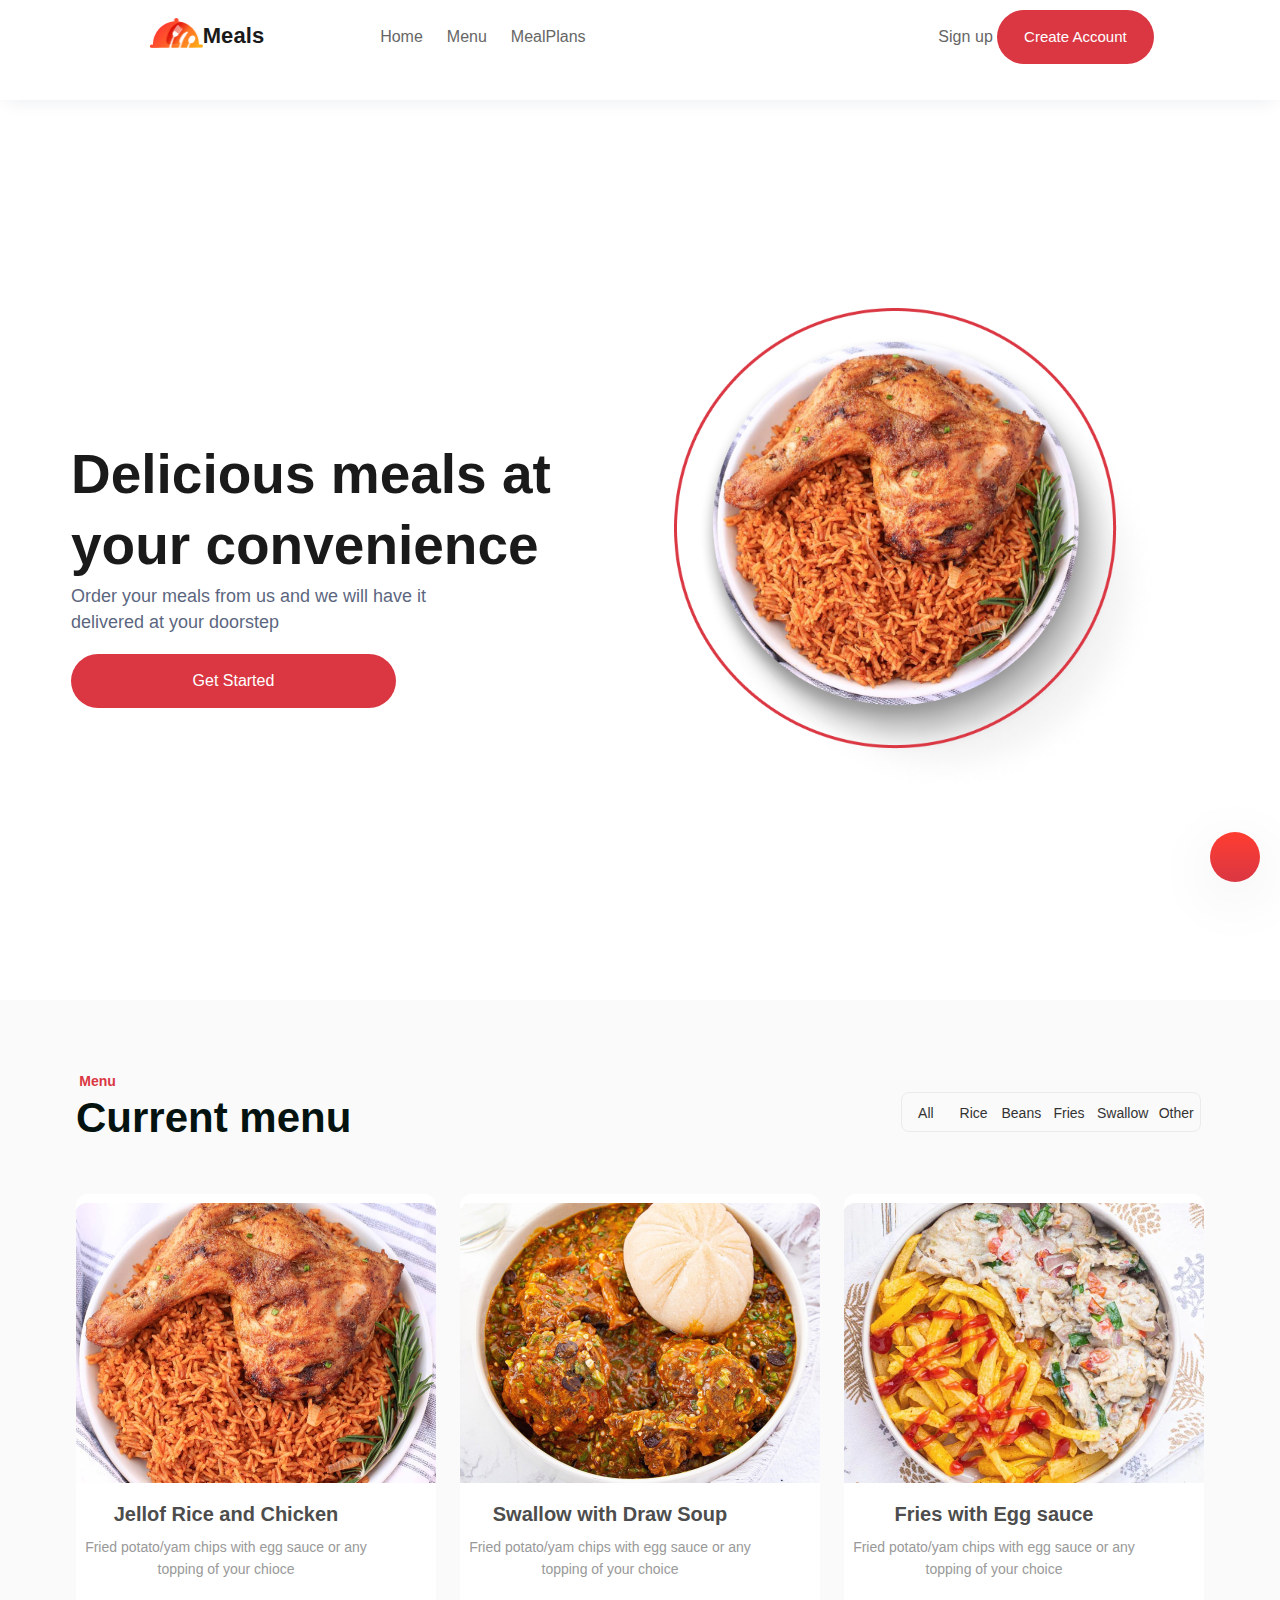
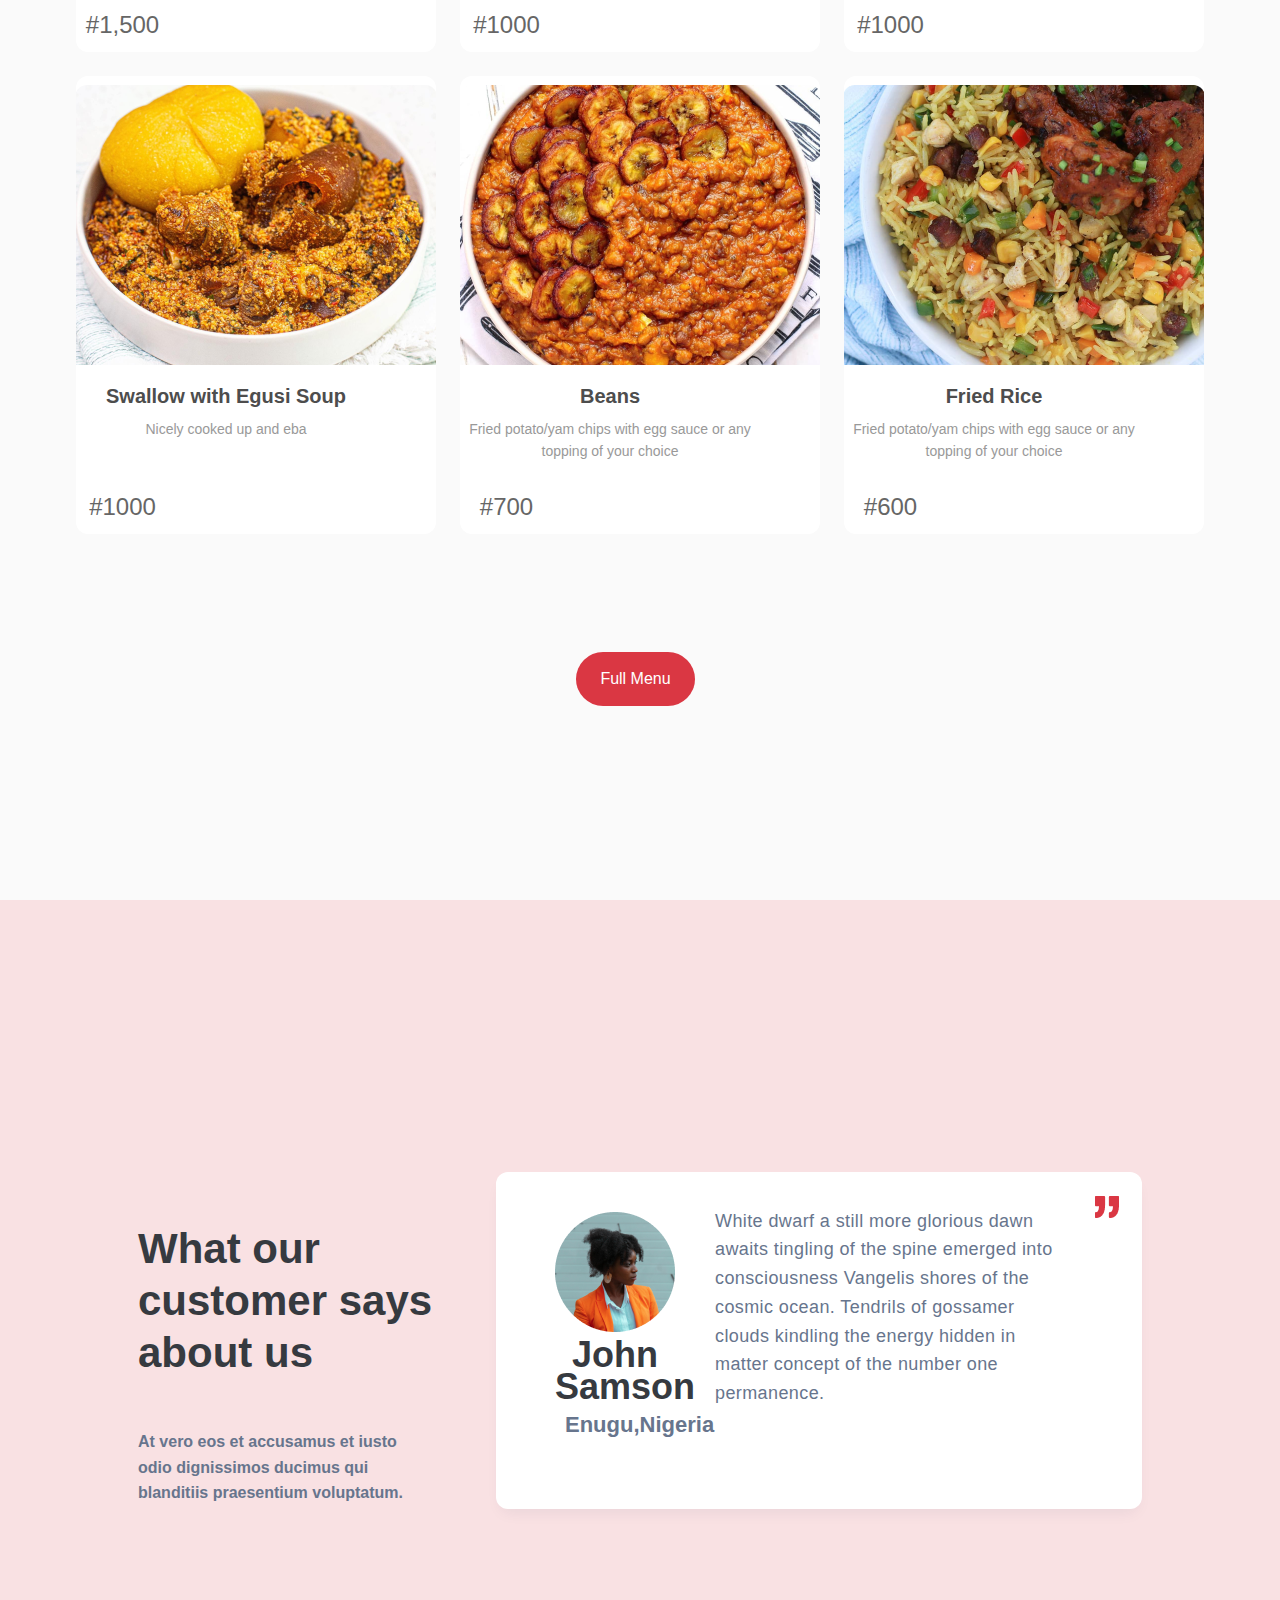
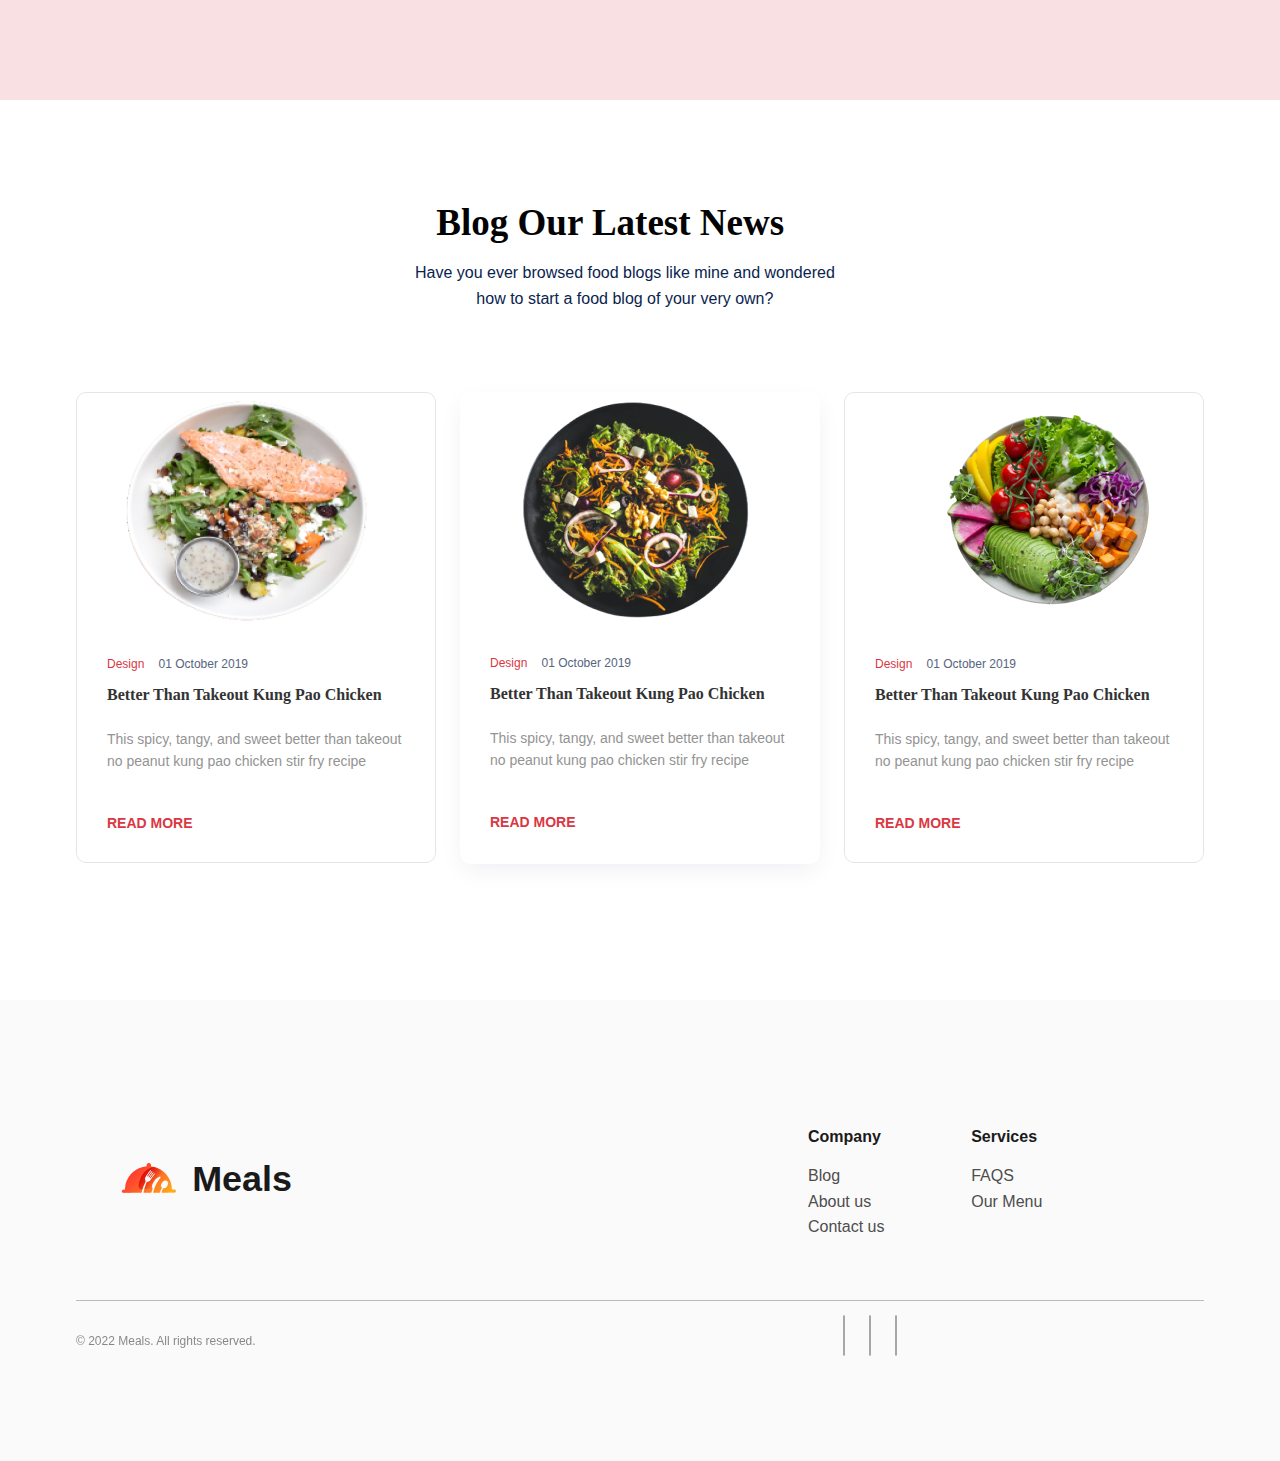
==== commit 4e5354b2: "Update index.html" ====
--- a/index.html
+++ b/index.html
@@ -35,9 +35,9 @@
           </span>
           <span class="span">
               <i class="fa-solid fa-cart-shopping"></i>
-             
+             <i class="fa-solid fa-bars" id="bear"></i>
           </span>
-           <i class="fa-solid fa-bars" id="bar"</i>
+          
       </footer>
 
 
